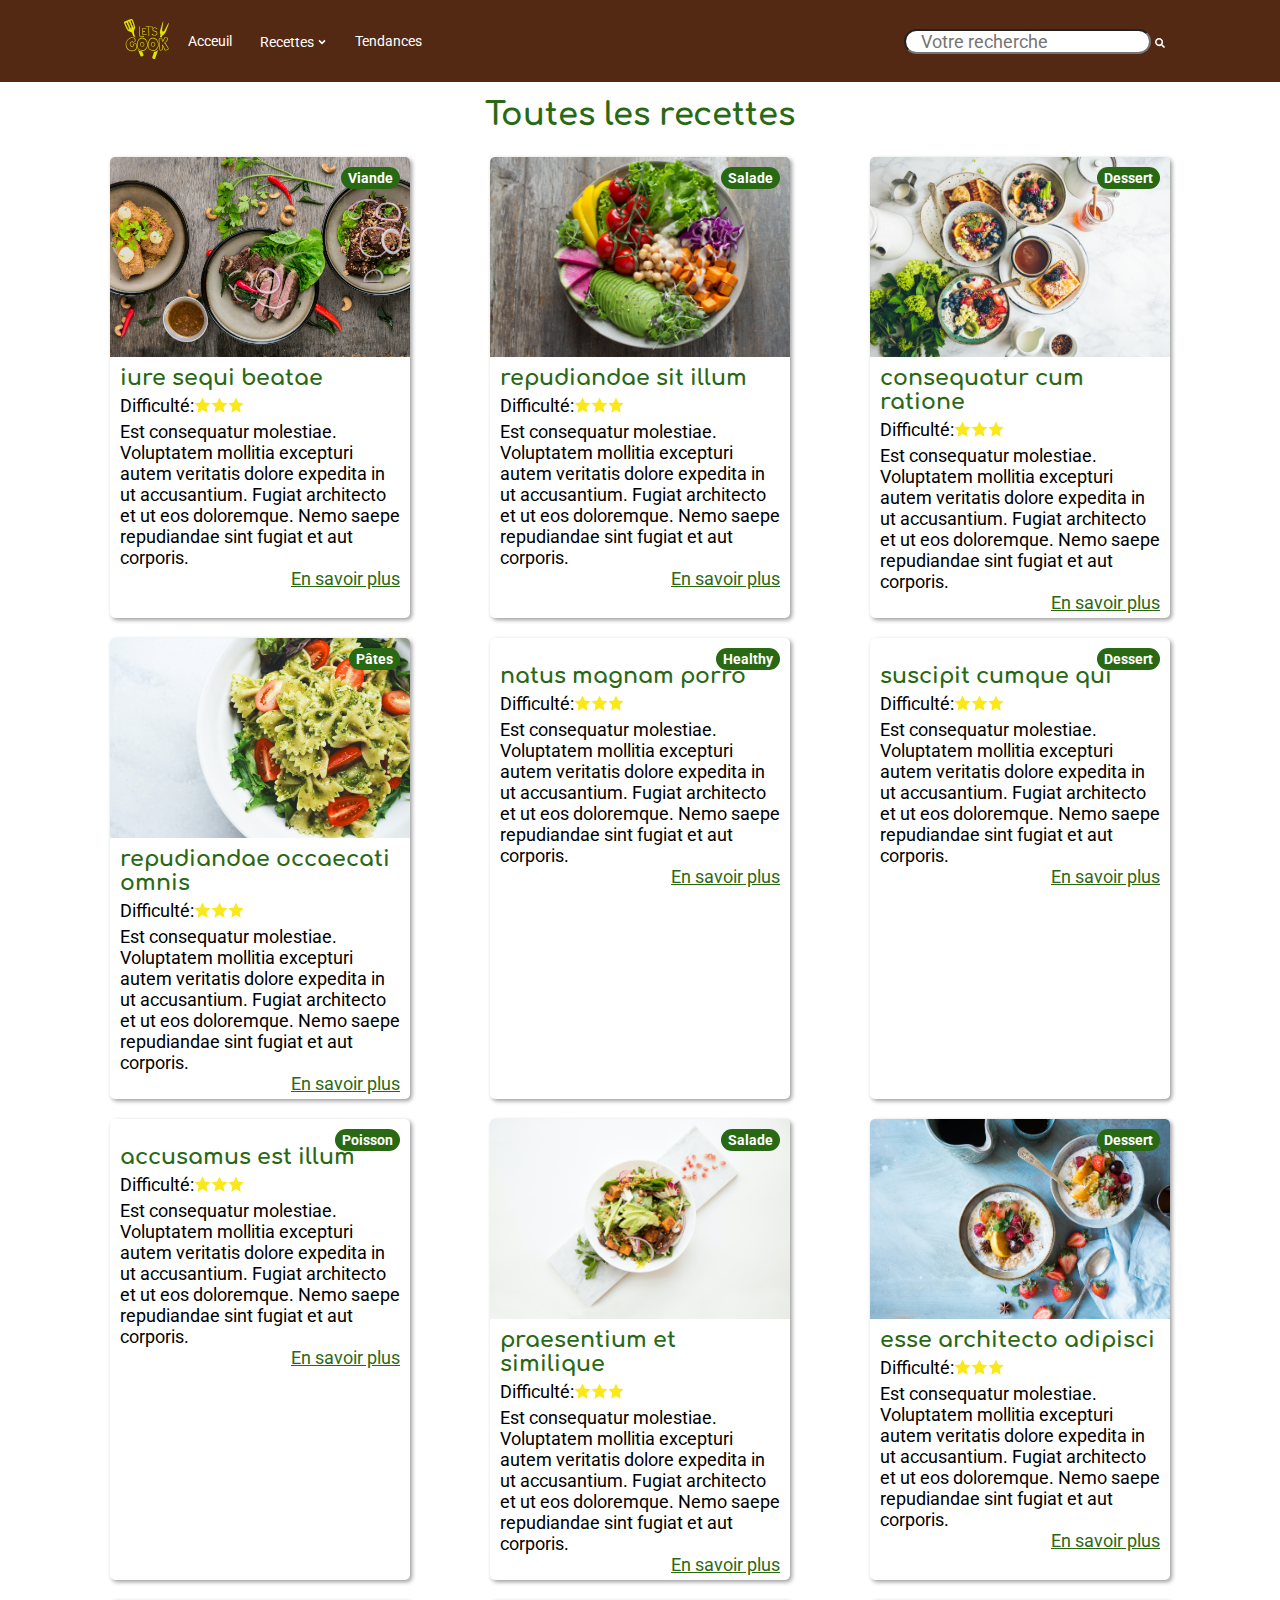
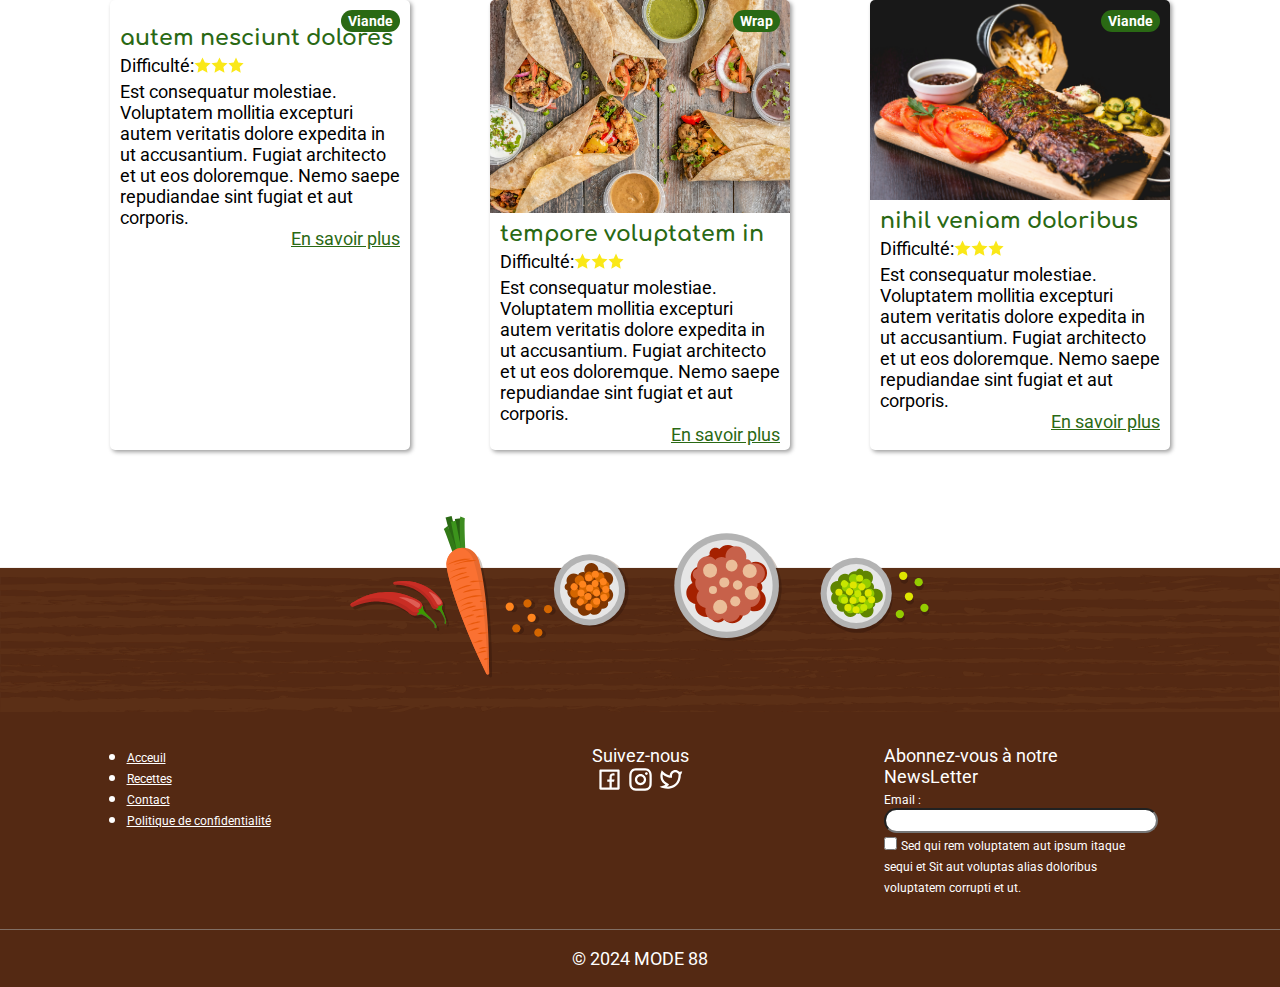
==== index.html @ 9c2ddad9 "Rajout dropdown btn dans la nav et petit badge sur les articles" ====
<!DOCTYPE html>
<html lang="en">
  <head>
    <meta charset="UTF-8" />
    <meta name="viewport" content="width=device-width, initial-scale=1.0" />
    <title>Let's Cook</title>
    <link rel="stylesheet" href="/Assets/CSS/style.css" />
    <link rel="preconnect" href="https://fonts.googleapis.com">
      <link rel="preconnect" href="https://fonts.gstatic.com" crossorigin>
      <link href="https://fonts.googleapis.com/css2?family=Comfortaa:wght@700&family=Roboto&display=swap" rel="stylesheet">
  </head>
  <body>
    <header>
      <div class="headerContent" >
        <nav>
          <img id="logo" src="/Assets/Image/logo.svg" alt="logo du site" />
            <a class="linkNav" href="#">Acceuil</a>
            <div class="dropdown">
              <a class="dropbtn" href="#">Recettes <img class="dropArrow" src="/Assets/Image/arrow-drop-down-line.svg" alt=""></a>
              <div class="dropdown-content">
                <a href="#">Toutes les recettes</a>
                <a href="#">Viandes</a>
                <a href="#">Poissons</a>
                <a href="#">Veggies</a>
              </div>
            </div>
            <a class="linkNav" href="#">Tendances</a>
        </nav>
        <div>
          <input class="searchBar" type="text" placeholder="Votre recherche" />
          <img
            class="searchlogo"
            src="/Assets/Image/search-solid-white.svg"
            alt=""
          />
        </div>
      </div>
    </header>
    <main>
      <section>
        <h1>Toutes les recettes</h1>

        <div class="artContener">
          <article>
            <div class="btnContener">
              <p class="btnArticle">Viande</p> 
            </div>
            <img class="imgArticle" src="/Assets/Image/plat1.jpg" alt="" />
            <div class="articleTXT">
              <h3>iure sequi beatae</h3>
              <div class="note">
                <p>Difficulté:</p>
                <img
                  class="star"
                  src="/Assets/Image/star-fill.svg"
                  alt="star1"
                />
                <img
                  class="star"
                  src="/Assets/Image/star-fill.svg"
                  alt="star2"
                />
                <img
                  class="star"
                  src="/Assets/Image/star-fill.svg"
                  alt="star3"
                />
              </div>
              <p>
                Est consequatur molestiae. Voluptatem mollitia excepturi autem
                veritatis dolore expedita in ut accusantium. Fugiat architecto
                et ut eos doloremque. Nemo saepe repudiandae sint fugiat et aut
                corporis.
              </p>
              <div class="linkMore">
                <a href="#">En savoir plus</a>
              </div>
            </div>
          </article>
          <article>
            <div class="btnContener">
              <p class="btnArticle">Salade</p> 
            </div>
            <img class="imgArticle" src="/Assets/Image/plat2.jpg" alt="" />
            <div class="articleTXT">
              <h3>repudiandae sit illum</h3>
              <div class="note">
                <p>Difficulté:</p>
                <img
                  class="star"
                  src="/Assets/Image/star-fill.svg"
                  alt="star1"
                />
                <img
                  class="star"
                  src="/Assets/Image/star-fill.svg"
                  alt="star2"
                />
                <img
                  class="star"
                  src="/Assets/Image/star-fill.svg"
                  alt="star3"
                />
              </div>
              <p>
                Est consequatur molestiae. Voluptatem mollitia excepturi autem
                veritatis dolore expedita in ut accusantium. Fugiat architecto
                et ut eos doloremque. Nemo saepe repudiandae sint fugiat et aut
                corporis.
              </p>
              <div class="linkMore">
                <a href="#">En savoir plus</a>
              </div>
            </div>
          </article>
          <article>
            <div class="btnContener">
              <p class="btnArticle">Dessert</p> 
            </div>
            <img class="imgArticle" src="/Assets/Image/plat3.jpg" alt="" />
            <div class="articleTXT">
              <h3>consequatur cum ratione</h3>
              <div class="note">
                <p>Difficulté:</p>
                <img
                  class="star"
                  src="/Assets/Image/star-fill.svg"
                  alt="star1"
                />
                <img
                  class="star"
                  src="/Assets/Image/star-fill.svg"
                  alt="star2"
                />
                <img
                  class="star"
                  src="/Assets/Image/star-fill.svg"
                  alt="star3"
                />
              </div>
              <p>
                Est consequatur molestiae. Voluptatem mollitia excepturi autem
                veritatis dolore expedita in ut accusantium. Fugiat architecto
                et ut eos doloremque. Nemo saepe repudiandae sint fugiat et aut
                corporis.
              </p>
              <div class="linkMore">
                <a href="#">En savoir plus</a>
              </div>
            </div>
          </article>
          <article>
            <div class="btnContener">
              <p class="btnArticle">Pâtes</p> 
            </div>
            <img class="imgArticle" src="/Assets/Image/plat4.jpg" alt="" />
            <div class="articleTXT">
              <h3>repudiandae occaecati omnis</h3>
              <div class="note">
                <p>Difficulté:</p>
                <img
                  class="star"
                  src="/Assets/Image/star-fill.svg"
                  alt="star1"
                />
                <img
                  class="star"
                  src="/Assets/Image/star-fill.svg"
                  alt="star2"
                />
                <img
                  class="star"
                  src="/Assets/Image/star-fill.svg"
                  alt="star3"
                />
              </div>
              <p>
                Est consequatur molestiae. Voluptatem mollitia excepturi autem
                veritatis dolore expedita in ut accusantium. Fugiat architecto
                et ut eos doloremque. Nemo saepe repudiandae sint fugiat et aut
                corporis.
              </p>
              <div class="linkMore">
                <a href="#">En savoir plus</a>
              </div>
            </div>
          </article>
          <article>
            <div class="btnContener">
              <p class="btnArticle">Healthy</p> 
            </div>
            <img class="imgArticle" src="/Assets/Image/plat5.jpg" alt="" />
            <div class="articleTXT">
              <h3>natus magnam porro</h3>
              <div class="note">
                <p>Difficulté:</p>
                <img
                  class="star"
                  src="/Assets/Image/star-fill.svg"
                  alt="star1"
                />
                <img
                  class="star"
                  src="/Assets/Image/star-fill.svg"
                  alt="star2"
                />
                <img
                  class="star"
                  src="/Assets/Image/star-fill.svg"
                  alt="star3"
                />
              </div>
              <p>
                Est consequatur molestiae. Voluptatem mollitia excepturi autem
                veritatis dolore expedita in ut accusantium. Fugiat architecto
                et ut eos doloremque. Nemo saepe repudiandae sint fugiat et aut
                corporis.
              </p>
              <div class="linkMore">
                <a href="#">En savoir plus</a>
              </div>
            </div>
          </article>
          <article>
            <div class="btnContener">
              <p class="btnArticle">Dessert</p> 
            </div>
            <img class="imgArticle" src="/Assets/Image/plat6.jpg" alt="" />
            <div class="articleTXT">
              <h3>suscipit cumque qui</h3>
              <div class="note">
                <p>Difficulté:</p>
                <img
                  class="star"
                  src="/Assets/Image/star-fill.svg"
                  alt="star1"
                />
                <img
                  class="star"
                  src="/Assets/Image/star-fill.svg"
                  alt="star2"
                />
                <img
                  class="star"
                  src="/Assets/Image/star-fill.svg"
                  alt="star3"
                />
              </div>
              <p>
                Est consequatur molestiae. Voluptatem mollitia excepturi autem
                veritatis dolore expedita in ut accusantium. Fugiat architecto
                et ut eos doloremque. Nemo saepe repudiandae sint fugiat et aut
                corporis.
              </p>
              <div class="linkMore">
                <a href="#">En savoir plus</a>
              </div>
            </div>
          </article>
          <article>
            <div class="btnContener">
              <p class="btnArticle">Poisson</p> 
            </div>
            <img class="imgArticle" src="/Assets/Image/plat7.jpg" alt="" />
            <div class="articleTXT">
              <h3>accusamus est illum</h3>
              <div class="note">
                <p>Difficulté:</p>
                <img
                  class="star"
                  src="/Assets/Image/star-fill.svg"
                  alt="star1"
                />
                <img
                  class="star"
                  src="/Assets/Image/star-fill.svg"
                  alt="star2"
                />
                <img
                  class="star"
                  src="/Assets/Image/star-fill.svg"
                  alt="star3"
                />
              </div>
              <p>
                Est consequatur molestiae. Voluptatem mollitia excepturi autem
                veritatis dolore expedita in ut accusantium. Fugiat architecto
                et ut eos doloremque. Nemo saepe repudiandae sint fugiat et aut
                corporis.
              </p>
              <div class="linkMore">
                <a href="#">En savoir plus</a>
              </div>
            </div>
          </article>
          <article>
            <div class="btnContener">
              <p class="btnArticle">Salade</p> 
            </div>
            <img class="imgArticle" src="/Assets/Image/plat8.jpg" alt="" />
            <div class="articleTXT">
              <h3>praesentium et similique</h3>
              <div class="note">
                <p>Difficulté:</p>
                <img
                  class="star"
                  src="/Assets/Image/star-fill.svg"
                  alt="star1"
                />
                <img
                  class="star"
                  src="/Assets/Image/star-fill.svg"
                  alt="star2"
                />
                <img
                  class="star"
                  src="/Assets/Image/star-fill.svg"
                  alt="star3"
                />
              </div>
              <p>
                Est consequatur molestiae. Voluptatem mollitia excepturi autem
                veritatis dolore expedita in ut accusantium. Fugiat architecto
                et ut eos doloremque. Nemo saepe repudiandae sint fugiat et aut
                corporis.
              </p>
              <div class="linkMore">
                <a href="#">En savoir plus</a>
              </div>
            </div>
          </article>
          <article>
            <div class="btnContener">
              <p class="btnArticle">Dessert</p> 
            </div>
            <img class="imgArticle" src="/Assets/Image/plat9.jpg" alt="" />
            <div class="articleTXT">
              <h3>esse architecto adipisci</h3>
              <div class="note">
                <p>Difficulté:</p>
                <img
                  class="star"
                  src="/Assets/Image/star-fill.svg"
                  alt="star1"
                />
                <img
                  class="star"
                  src="/Assets/Image/star-fill.svg"
                  alt="star2"
                />
                <img
                  class="star"
                  src="/Assets/Image/star-fill.svg"
                  alt="star3"
                />
              </div>
              <p>
                Est consequatur molestiae. Voluptatem mollitia excepturi autem
                veritatis dolore expedita in ut accusantium. Fugiat architecto
                et ut eos doloremque. Nemo saepe repudiandae sint fugiat et aut
                corporis.
              </p>
              <div class="linkMore">
                <a href="#">En savoir plus</a>
              </div>
            </div>
          </article>
          <article>
            <div class="btnContener">
              <p class="btnArticle">Viande</p> 
            </div>
            <img class="imgArticle" src="/Assets/Image/plat10.jpg" alt="" />
            <div class="articleTXT">
              <h3>autem nesciunt dolores</h3>
              <div class="note">
                <p>Difficulté:</p>
                <img
                  class="star"
                  src="/Assets/Image/star-fill.svg"
                  alt="star1"
                />
                <img
                  class="star"
                  src="/Assets/Image/star-fill.svg"
                  alt="star2"
                />
                <img
                  class="star"
                  src="/Assets/Image/star-fill.svg"
                  alt="star3"
                />
              </div>
              <p>
                Est consequatur molestiae. Voluptatem mollitia excepturi autem
                veritatis dolore expedita in ut accusantium. Fugiat architecto
                et ut eos doloremque. Nemo saepe repudiandae sint fugiat et aut
                corporis.
              </p>
              <div class="linkMore">
                <a href="#">En savoir plus</a>
              </div>
            </div>
          </article>
          <article>
            <div class="btnContener">
              <p class="btnArticle">Wrap</p> 
            </div>
            <img class="imgArticle" src="/Assets/Image/plat11.jpg" alt="" />
            <div class="articleTXT">
              <h3>tempore voluptatem in</h3>
              <div class="note">
                <p>Difficulté:</p>
                <img
                  class="star"
                  src="/Assets/Image/star-fill.svg"
                  alt="star1"
                />
                <img
                  class="star"
                  src="/Assets/Image/star-fill.svg"
                  alt="star2"
                />
                <img
                  class="star"
                  src="/Assets/Image/star-fill.svg"
                  alt="star3"
                />
              </div>
              <p>
                Est consequatur molestiae. Voluptatem mollitia excepturi autem
                veritatis dolore expedita in ut accusantium. Fugiat architecto
                et ut eos doloremque. Nemo saepe repudiandae sint fugiat et aut
                corporis.
              </p>
              <div class="linkMore">
                <a href="#">En savoir plus</a>
              </div>
            </div>
          </article>
          <article>
            <div class="btnContener">
              <p class="btnArticle">Viande</p> 
            </div>
            <img class="imgArticle" src="/Assets/Image/plat12.jpg" alt="" />
            <div class="articleTXT">
              <h3>nihil veniam doloribus</h3>
              <div class="note">
                <p>Difficulté:</p>
                <img
                  class="star"
                  src="/Assets/Image/star-fill.svg"
                  alt="star1"
                />
                <img
                  class="star"
                  src="/Assets/Image/star-fill.svg"
                  alt="star2"
                />
                <img
                  class="star"
                  src="/Assets/Image/star-fill.svg"
                  alt="star3"
                />
              </div>
              <p>
                Est consequatur molestiae. Voluptatem mollitia excepturi autem
                veritatis dolore expedita in ut accusantium. Fugiat architecto
                et ut eos doloremque. Nemo saepe repudiandae sint fugiat et aut
                corporis.
              </p>
              <div class="linkMore">
                <a href="#">En savoir plus</a>
              </div>
            </div>
          </article>
        </div>
      </section>
    </main>
    <footer>
      <div class="imgFooter"></div>
      <div class="footerInfo">
        <div class="footerPart1">
          <ul>
            <li><a href="#">Acceuil</a></li>
            <li><a href="#">Recettes</a></li>
            <li><a href="#">Contact</a></li>
            <li><a href="#">Politique de confidentialité</a></li>
          </ul>
        </div>
        <div class="footerPart2">
          <p>Suivez-nous</p>
          <div class="socialIcon">
            <img
              class="logoMedia"
              src="/Assets/Image/facebook-box-line.svg"
              alt="logo facebook"
            />
            <img
              class="logoMedia"
              src="/Assets/Image/instagram-line.svg"
              alt="logo instagram"
            />
            <img
              class="logoMedia"
              src="/Assets/Image/twitter-line.svg"
              alt="logo twitter"
            />
          </div>
        </div>
        <div class="footerPart3">
          <p>Abonnez-vous à notre NewsLetter</p>
          <label for="email" class="txtemail" >Email :</label>
          <input type="text" id="inputemail" name="email" />
          <input type="checkbox" />
          <label class="container">
            Sed qui rem voluptatem aut ipsum itaque sequi et Sit aut voluptas
            alias doloribus voluptatem corrupti et ut.
            <span class="checkmark"></span>
          </label>
        </div>
      </div>
      <div class="footerEnd">
        <p>© 2024 MODE 88</p>
      </div>
    </footer>
  </body>
</html>
---- Assets/CSS/style.css ----
/* Style global */
    * {
        margin: 0;
        padding: 0;
        font-family: 'Roboto', sans-serif;
        font-size: 18px;
    }

    h1 {
        text-align: center;
        margin: 15px 0;
        color: #2a6914;
        font-family: 'Comfortaa', cursive;
        font-size: 32px;
    }

    h3 {
        color: #2a6914;
        font-family: 'Comfortaa', cursive;
        font-size: 22px;
    }

/* Style header */

    header {
        background-color: #542913;
        padding: 10px;
    }
    .headerContent {
        display: flex;
        justify-content: space-between;
        align-items: center;
        flex-wrap: wrap;
        max-width: 1050px;
        margin: auto;
    }

    .searchlogo {
        width: 10px;
    }

    #logo {
        height: 2.2em;
        margin-right: 5px;
    }

    nav {
        display: flex;
        padding: 0.5em;
    }
    
    /* Style link */

        .linkNav {
            color: white;
            padding: 14px;
            font-size: 14px;
            text-decoration : none;
            border-radius: 10px;
        }

        .dropArrow {
            width: 20px;
            margin: -5px;
        }

        .searchBar {
            border-radius: 15px;
            padding-left: 15px;
        }

        nav a:hover {
            background-color: #421f0f;
        }

    /* Style dropdown menu */
        .dropdown {
            position: relative;
            display: inline-block;
            padding: 10.5px 14px;
            border-radius: 10px;
        }

        .dropbtn {
            font-size: 14px;
            color: white;
            text-decoration : none;
        }

        .dropdown-content {
            display: none;
            position: absolute;
            background-color: #2a6914;
            border-radius: 10px;
            min-width: 160px;
            box-shadow: 0px 8px 16px 0px rgba(0,0,0,0.2);
            z-index: 1;
          }

          .dropdown-content a {
            color: rgb(255, 255, 255);
            font-size: 14px;
            padding: 12px 16px;
            text-decoration: none;
            display: block;
            margin: 0;
          }

        .dropdown-content a:hover {
            background-color: #245a11;
            border-radius: 10px;
        }
        .dropdown:hover .dropdown-content {display: block;}

        .dropdown:hover {background-color: #421f0f;}

/* Style main */
    section {
        display: flex;
        flex-direction: column;
        align-items: center;
    }


    .artContener {
        display: flex;
        justify-content: space-evenly;
        flex-wrap: wrap;
        max-width: 1200px;
    }

    /* Style article card */
        .imgArticle {
            width: 100%;
            border-radius: 5px 5px 0px 0px;
        }

        article {
            width: 300px;
            border-radius: 5px;
            box-shadow: 2px 2px 4px #9d9d9d;
            margin: 10px;
        }

        .btnArticle {
            background-color: #2a6914;
            color: white;
            position: absolute;
            border-radius: 15px;
            font-size: 14px;
            font-weight: bold;
            margin: 10px;
            padding: 3px 7px;
        }

        .btnContener {
            display: flex;
            justify-content: flex-end;
        }

        .star {
            width: 6%;
            color: #2a6914;
        }

        .note {
            display: flex;
            margin: 5px 0px;
        }

        .articleTXT {
            padding: 5px 10px;
        }

        .linkMore a {
            color: #2a6914;
        }

        .linkMore {
            text-align: end;
        }

/* Style footer */
    .imgFooter {
        background-image: url(/Assets/Image/cooking.svg);
        height: 20vw;
        background-size: 100%;
        background-repeat: no-repeat;
        background-position: bottom;
        margin-bottom: -4px;
    }

    .footerPart1,
    .footerPart2,
    .footerPart3 {
        width: 270px;
        margin: 15px 0;
    }

    .footerInfo {
        display: flex;
        flex-direction: row;
        flex-wrap: wrap;
        justify-content: space-evenly;
        align-items: stretch;
        align-content: stretch;
        background-color: #542913;
        color: white;
        padding: 1em;
    }

    /* Style footer Part1 */
        .footerPart1 a {
            color: white;
            font-size: 12px;
        }
    
    /* Style footer Part2 */
        .footerPart2 {
            text-align: center;
        }

        .logoMedia {
            width: 10%;
        }

    /* Style footer Part3 */
        #inputemail {
            width: 100%;
            border-radius: 15px;
        }

        .txtemail {
            font-size: 12px;
        }

        .container {
            font-size: 12px;
        }

    /* Style footer end */
    .footerEnd {
        background-color: #542913;
        padding: 1em;
        border-top: 1px solid rgba(165, 165, 165, 0.558);
    }

    .footerEnd p {
        color: white;
        text-align: center;
    }
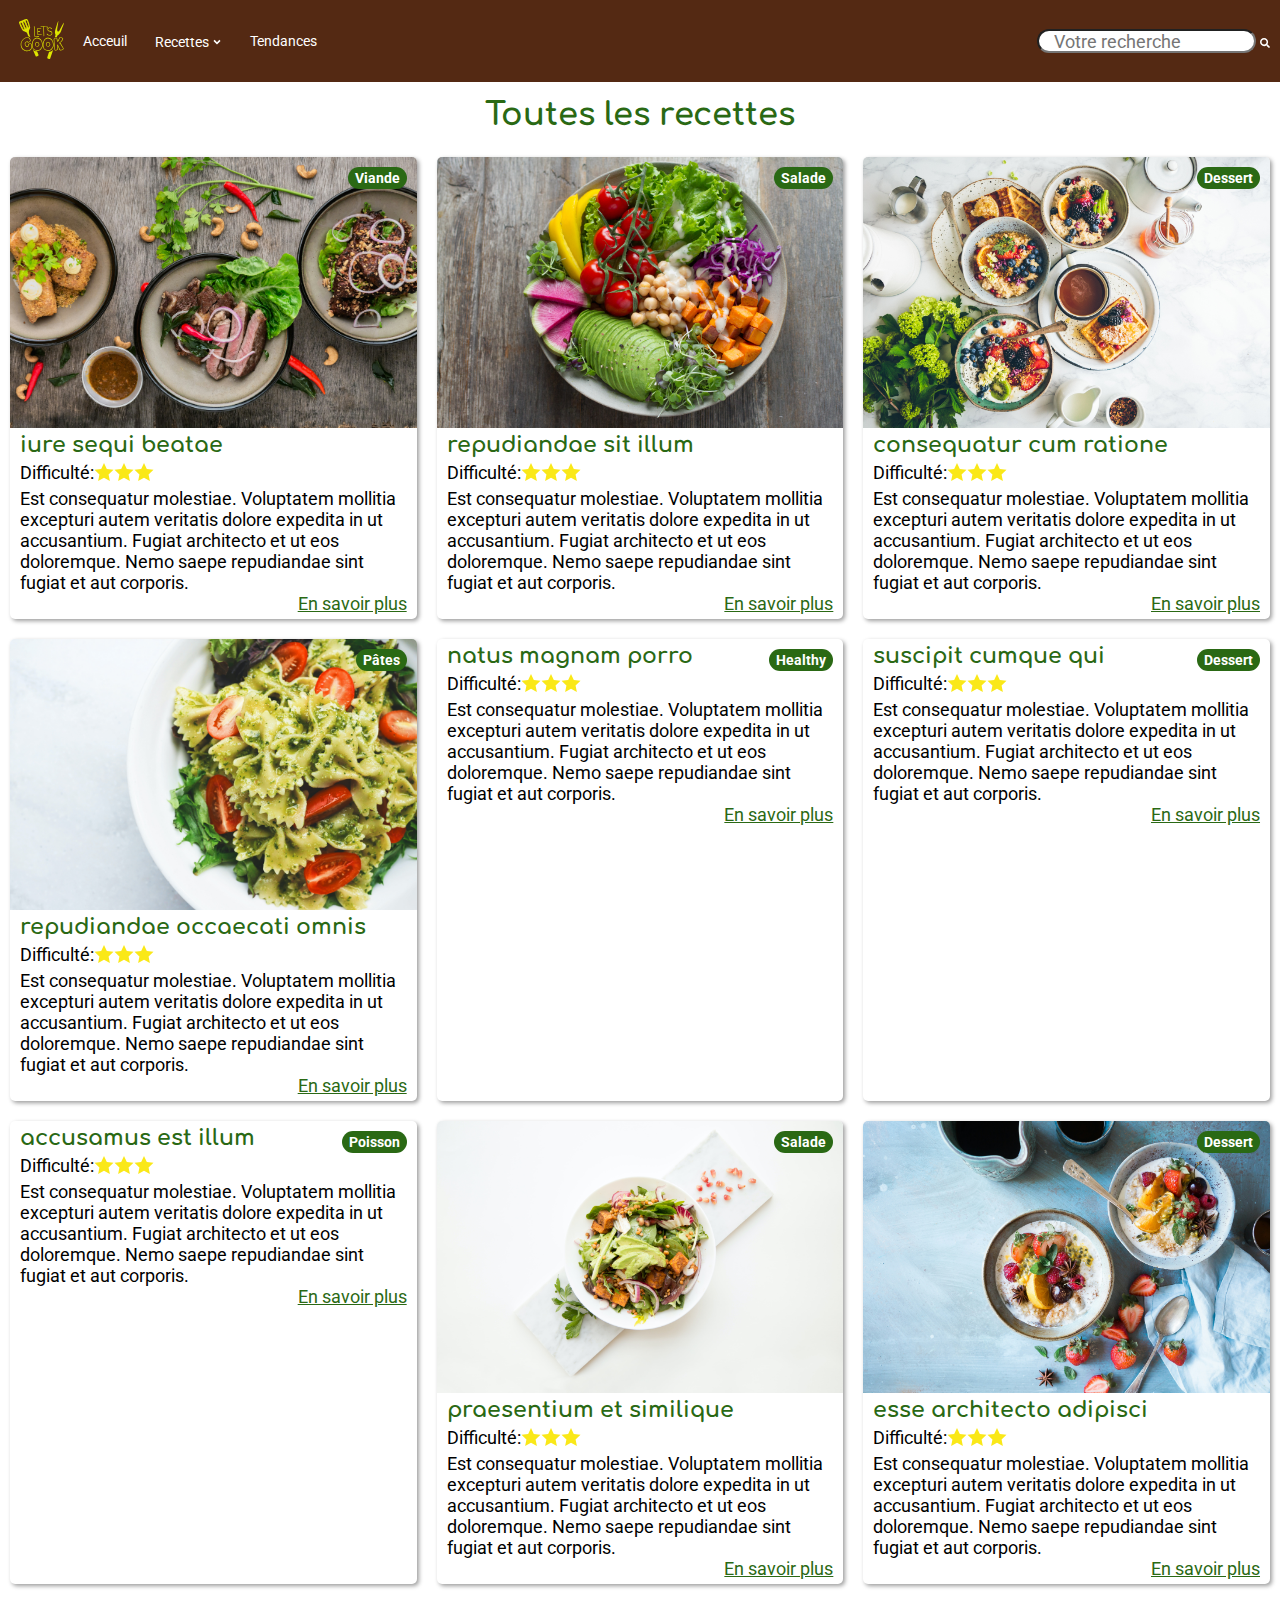
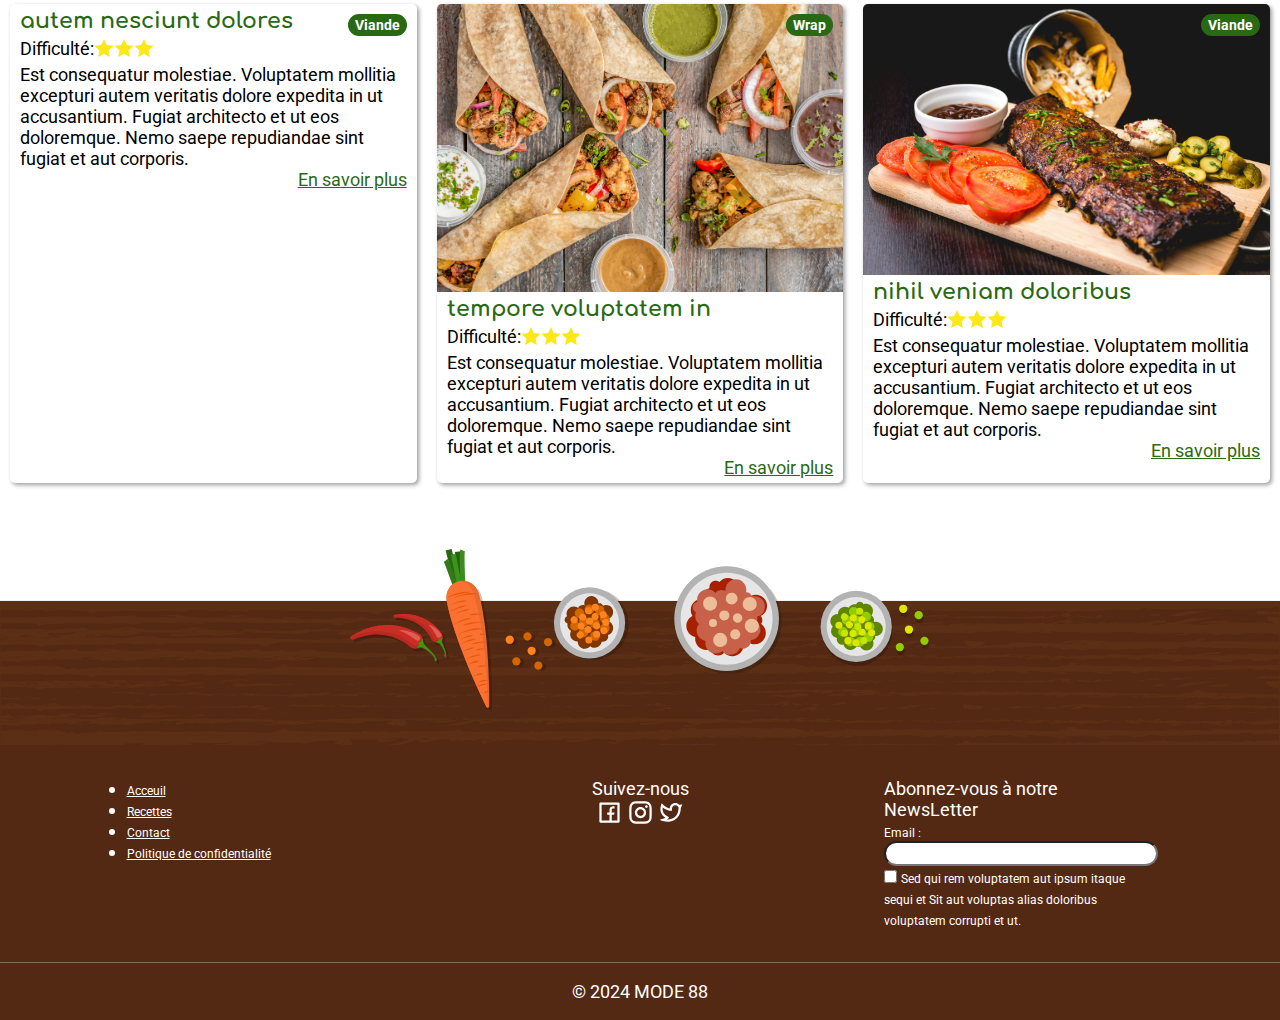
==== commit 99b59db6: "réarangement des nom de classe + ajout du hover sur img article" ====
--- a/index.html
+++ b/index.html
@@ -11,25 +11,25 @@
   </head>
   <body>
     <header>
-      <div class="headerContent" >
+      <div class="header__content" >
         <nav>
           <img id="logo" src="/Assets/Image/logo.svg" alt="logo du site" />
-            <a class="linkNav" href="#">Acceuil</a>
-            <div class="dropdown">
-              <a class="dropbtn" href="#">Recettes <img class="dropArrow" src="/Assets/Image/arrow-drop-down-line.svg" alt=""></a>
-              <div class="dropdown-content">
+            <a class="Nav__link" href="#">Acceuil</a>
+            <div class="Nav__dropdown">
+              <a class="Nav__dropbtn" href="#">Recettes <img class="Nav__dropArrow" src="/Assets/Image/arrow-drop-down-line.svg" alt=""></a>
+              <div class="Nav__dropdown-content">
                 <a href="#">Toutes les recettes</a>
                 <a href="#">Viandes</a>
                 <a href="#">Poissons</a>
                 <a href="#">Veggies</a>
               </div>
             </div>
-            <a class="linkNav" href="#">Tendances</a>
+            <a class="Nav__link" href="#">Tendances</a>
         </nav>
         <div>
           <input class="searchBar" type="text" placeholder="Votre recherche" />
           <img
-            class="searchlogo"
+            class="search-logo"
             src="/Assets/Image/search-solid-white.svg"
             alt=""
           />
@@ -40,435 +40,471 @@
       <section>
         <h1>Toutes les recettes</h1>
 
-        <div class="artContener">
-          <article>
-            <div class="btnContener">
-              <p class="btnArticle">Viande</p> 
-            </div>
-            <img class="imgArticle" src="/Assets/Image/plat1.jpg" alt="" />
-            <div class="articleTXT">
+        <div class="article__contener">
+          <article>
+            <div class="article__badge-contener">
+              <p class="Article__badge">Viande</p> 
+            </div>
+            <div class="article__hover-contener">
+              <img class="article__hover-icon" src="/Assets/Image/arrow-up-right-from-square-solid.svg" alt="">
+              <img class="article__img" loading="lazy" src="/Assets/Image/plat1.jpg" alt="" />
+            </div>
+            <div class="article__txt">
               <h3>iure sequi beatae</h3>
-              <div class="note">
-                <p>Difficulté:</p>
-                <img
-                  class="star"
-                  src="/Assets/Image/star-fill.svg"
-                  alt="star1"
-                />
-                <img
-                  class="star"
-                  src="/Assets/Image/star-fill.svg"
-                  alt="star2"
-                />
-                <img
-                  class="star"
-                  src="/Assets/Image/star-fill.svg"
-                  alt="star3"
-                />
-              </div>
-              <p>
-                Est consequatur molestiae. Voluptatem mollitia excepturi autem
-                veritatis dolore expedita in ut accusantium. Fugiat architecto
-                et ut eos doloremque. Nemo saepe repudiandae sint fugiat et aut
-                corporis.
-              </p>
-              <div class="linkMore">
-                <a href="#">En savoir plus</a>
-              </div>
-            </div>
-          </article>
-          <article>
-            <div class="btnContener">
-              <p class="btnArticle">Salade</p> 
-            </div>
-            <img class="imgArticle" src="/Assets/Image/plat2.jpg" alt="" />
-            <div class="articleTXT">
+              <div class="article__note">
+                <p>Difficulté:</p>
+                <img
+                  class="star"
+                  src="/Assets/Image/star-fill.svg"
+                  alt="star1"
+                />
+                <img
+                  class="star"
+                  src="/Assets/Image/star-fill.svg"
+                  alt="star2"
+                />
+                <img
+                  class="star"
+                  src="/Assets/Image/star-fill.svg"
+                  alt="star3"
+                />
+              </div>
+              <p>
+                Est consequatur molestiae. Voluptatem mollitia excepturi autem
+                veritatis dolore expedita in ut accusantium. Fugiat architecto
+                et ut eos doloremque. Nemo saepe repudiandae sint fugiat et aut
+                corporis.
+              </p>
+              <div class="article__linkMore">
+                <a href="#">En savoir plus</a>
+              </div>
+            </div>
+          </article>
+          <article>
+            <div class="article__badge-contener">
+              <p class="Article__badge">Salade</p> 
+            </div>
+            <div class="article__hover-contener">
+              <img class="article__hover-icon" src="/Assets/Image/arrow-up-right-from-square-solid.svg" alt="">
+              <img class="article__img" loading="lazy" src="/Assets/Image/plat2.jpg" alt="" />
+            </div>
+            <div class="article__txt">
               <h3>repudiandae sit illum</h3>
-              <div class="note">
-                <p>Difficulté:</p>
-                <img
-                  class="star"
-                  src="/Assets/Image/star-fill.svg"
-                  alt="star1"
-                />
-                <img
-                  class="star"
-                  src="/Assets/Image/star-fill.svg"
-                  alt="star2"
-                />
-                <img
-                  class="star"
-                  src="/Assets/Image/star-fill.svg"
-                  alt="star3"
-                />
-              </div>
-              <p>
-                Est consequatur molestiae. Voluptatem mollitia excepturi autem
-                veritatis dolore expedita in ut accusantium. Fugiat architecto
-                et ut eos doloremque. Nemo saepe repudiandae sint fugiat et aut
-                corporis.
-              </p>
-              <div class="linkMore">
-                <a href="#">En savoir plus</a>
-              </div>
-            </div>
-          </article>
-          <article>
-            <div class="btnContener">
-              <p class="btnArticle">Dessert</p> 
-            </div>
-            <img class="imgArticle" src="/Assets/Image/plat3.jpg" alt="" />
-            <div class="articleTXT">
+              <div class="article__note">
+                <p>Difficulté:</p>
+                <img
+                  class="star"
+                  src="/Assets/Image/star-fill.svg"
+                  alt="star1"
+                />
+                <img
+                  class="star"
+                  src="/Assets/Image/star-fill.svg"
+                  alt="star2"
+                />
+                <img
+                  class="star"
+                  src="/Assets/Image/star-fill.svg"
+                  alt="star3"
+                />
+              </div>
+              <p>
+                Est consequatur molestiae. Voluptatem mollitia excepturi autem
+                veritatis dolore expedita in ut accusantium. Fugiat architecto
+                et ut eos doloremque. Nemo saepe repudiandae sint fugiat et aut
+                corporis.
+              </p>
+              <div class="article__linkMore">
+                <a href="#">En savoir plus</a>
+              </div>
+            </div>
+          </article>
+          <article>
+            <div class="article__badge-contener">
+              <p class="Article__badge">Dessert</p> 
+            </div>
+            <div class="article__hover-contener">
+              <img class="article__hover-icon" src="/Assets/Image/arrow-up-right-from-square-solid.svg" alt="">
+              <img class="article__img" loading="lazy" src="/Assets/Image/plat3.jpg" alt="" />
+            </div>
+            <div class="article__txt">
               <h3>consequatur cum ratione</h3>
-              <div class="note">
-                <p>Difficulté:</p>
-                <img
-                  class="star"
-                  src="/Assets/Image/star-fill.svg"
-                  alt="star1"
-                />
-                <img
-                  class="star"
-                  src="/Assets/Image/star-fill.svg"
-                  alt="star2"
-                />
-                <img
-                  class="star"
-                  src="/Assets/Image/star-fill.svg"
-                  alt="star3"
-                />
-              </div>
-              <p>
-                Est consequatur molestiae. Voluptatem mollitia excepturi autem
-                veritatis dolore expedita in ut accusantium. Fugiat architecto
-                et ut eos doloremque. Nemo saepe repudiandae sint fugiat et aut
-                corporis.
-              </p>
-              <div class="linkMore">
-                <a href="#">En savoir plus</a>
-              </div>
-            </div>
-          </article>
-          <article>
-            <div class="btnContener">
-              <p class="btnArticle">Pâtes</p> 
-            </div>
-            <img class="imgArticle" src="/Assets/Image/plat4.jpg" alt="" />
-            <div class="articleTXT">
+              <div class="article__note">
+                <p>Difficulté:</p>
+                <img
+                  class="star"
+                  src="/Assets/Image/star-fill.svg"
+                  alt="star1"
+                />
+                <img
+                  class="star"
+                  src="/Assets/Image/star-fill.svg"
+                  alt="star2"
+                />
+                <img
+                  class="star"
+                  src="/Assets/Image/star-fill.svg"
+                  alt="star3"
+                />
+              </div>
+              <p>
+                Est consequatur molestiae. Voluptatem mollitia excepturi autem
+                veritatis dolore expedita in ut accusantium. Fugiat architecto
+                et ut eos doloremque. Nemo saepe repudiandae sint fugiat et aut
+                corporis.
+              </p>
+              <div class="article__linkMore">
+                <a href="#">En savoir plus</a>
+              </div>
+            </div>
+          </article>
+          <article>
+            <div class="article__badge-contener">
+              <p class="Article__badge">Pâtes</p> 
+            </div>
+            <div class="article__hover-contener">
+              <img class="article__hover-icon" src="/Assets/Image/arrow-up-right-from-square-solid.svg" alt="">
+              <img class="article__img" loading="lazy" src="/Assets/Image/plat4.jpg" alt="" />
+            </div>
+            <div class="article__txt">
               <h3>repudiandae occaecati omnis</h3>
-              <div class="note">
-                <p>Difficulté:</p>
-                <img
-                  class="star"
-                  src="/Assets/Image/star-fill.svg"
-                  alt="star1"
-                />
-                <img
-                  class="star"
-                  src="/Assets/Image/star-fill.svg"
-                  alt="star2"
-                />
-                <img
-                  class="star"
-                  src="/Assets/Image/star-fill.svg"
-                  alt="star3"
-                />
-              </div>
-              <p>
-                Est consequatur molestiae. Voluptatem mollitia excepturi autem
-                veritatis dolore expedita in ut accusantium. Fugiat architecto
-                et ut eos doloremque. Nemo saepe repudiandae sint fugiat et aut
-                corporis.
-              </p>
-              <div class="linkMore">
-                <a href="#">En savoir plus</a>
-              </div>
-            </div>
-          </article>
-          <article>
-            <div class="btnContener">
-              <p class="btnArticle">Healthy</p> 
-            </div>
-            <img class="imgArticle" src="/Assets/Image/plat5.jpg" alt="" />
-            <div class="articleTXT">
+              <div class="article__note">
+                <p>Difficulté:</p>
+                <img
+                  class="star"
+                  src="/Assets/Image/star-fill.svg"
+                  alt="star1"
+                />
+                <img
+                  class="star"
+                  src="/Assets/Image/star-fill.svg"
+                  alt="star2"
+                />
+                <img
+                  class="star"
+                  src="/Assets/Image/star-fill.svg"
+                  alt="star3"
+                />
+              </div>
+              <p>
+                Est consequatur molestiae. Voluptatem mollitia excepturi autem
+                veritatis dolore expedita in ut accusantium. Fugiat architecto
+                et ut eos doloremque. Nemo saepe repudiandae sint fugiat et aut
+                corporis.
+              </p>
+              <div class="article__linkMore">
+                <a href="#">En savoir plus</a>
+              </div>
+            </div>
+          </article>
+          <article>
+            <div class="article__badge-contener">
+              <p class="Article__badge">Healthy</p> 
+            </div>
+            <div class="article__hover-contener">
+              <img class="article__hover-icon" src="/Assets/Image/arrow-up-right-from-square-solid.svg" alt="">
+              <img class="article__img" loading="lazy" src="/Assets/Image/plat5.jpg" alt="" />
+            </div>
+            <div class="article__txt">
               <h3>natus magnam porro</h3>
-              <div class="note">
-                <p>Difficulté:</p>
-                <img
-                  class="star"
-                  src="/Assets/Image/star-fill.svg"
-                  alt="star1"
-                />
-                <img
-                  class="star"
-                  src="/Assets/Image/star-fill.svg"
-                  alt="star2"
-                />
-                <img
-                  class="star"
-                  src="/Assets/Image/star-fill.svg"
-                  alt="star3"
-                />
-              </div>
-              <p>
-                Est consequatur molestiae. Voluptatem mollitia excepturi autem
-                veritatis dolore expedita in ut accusantium. Fugiat architecto
-                et ut eos doloremque. Nemo saepe repudiandae sint fugiat et aut
-                corporis.
-              </p>
-              <div class="linkMore">
-                <a href="#">En savoir plus</a>
-              </div>
-            </div>
-          </article>
-          <article>
-            <div class="btnContener">
-              <p class="btnArticle">Dessert</p> 
-            </div>
-            <img class="imgArticle" src="/Assets/Image/plat6.jpg" alt="" />
-            <div class="articleTXT">
+              <div class="article__note">
+                <p>Difficulté:</p>
+                <img
+                  class="star"
+                  src="/Assets/Image/star-fill.svg"
+                  alt="star1"
+                />
+                <img
+                  class="star"
+                  src="/Assets/Image/star-fill.svg"
+                  alt="star2"
+                />
+                <img
+                  class="star"
+                  src="/Assets/Image/star-fill.svg"
+                  alt="star3"
+                />
+              </div>
+              <p>
+                Est consequatur molestiae. Voluptatem mollitia excepturi autem
+                veritatis dolore expedita in ut accusantium. Fugiat architecto
+                et ut eos doloremque. Nemo saepe repudiandae sint fugiat et aut
+                corporis.
+              </p>
+              <div class="article__linkMore">
+                <a href="#">En savoir plus</a>
+              </div>
+            </div>
+          </article>
+          <article>
+            <div class="article__badge-contener">
+              <p class="Article__badge">Dessert</p> 
+            </div>
+            <div class="article__hover-contener">
+              <img class="article__hover-icon" src="/Assets/Image/arrow-up-right-from-square-solid.svg" alt="">
+              <img class="article__img" loading="lazy" src="/Assets/Image/plat6.jpg" alt="" />
+            </div>
+            <div class="article__txt">
               <h3>suscipit cumque qui</h3>
-              <div class="note">
-                <p>Difficulté:</p>
-                <img
-                  class="star"
-                  src="/Assets/Image/star-fill.svg"
-                  alt="star1"
-                />
-                <img
-                  class="star"
-                  src="/Assets/Image/star-fill.svg"
-                  alt="star2"
-                />
-                <img
-                  class="star"
-                  src="/Assets/Image/star-fill.svg"
-                  alt="star3"
-                />
-              </div>
-              <p>
-                Est consequatur molestiae. Voluptatem mollitia excepturi autem
-                veritatis dolore expedita in ut accusantium. Fugiat architecto
-                et ut eos doloremque. Nemo saepe repudiandae sint fugiat et aut
-                corporis.
-              </p>
-              <div class="linkMore">
-                <a href="#">En savoir plus</a>
-              </div>
-            </div>
-          </article>
-          <article>
-            <div class="btnContener">
-              <p class="btnArticle">Poisson</p> 
-            </div>
-            <img class="imgArticle" src="/Assets/Image/plat7.jpg" alt="" />
-            <div class="articleTXT">
+              <div class="article__note">
+                <p>Difficulté:</p>
+                <img
+                  class="star"
+                  src="/Assets/Image/star-fill.svg"
+                  alt="star1"
+                />
+                <img
+                  class="star"
+                  src="/Assets/Image/star-fill.svg"
+                  alt="star2"
+                />
+                <img
+                  class="star"
+                  src="/Assets/Image/star-fill.svg"
+                  alt="star3"
+                />
+              </div>
+              <p>
+                Est consequatur molestiae. Voluptatem mollitia excepturi autem
+                veritatis dolore expedita in ut accusantium. Fugiat architecto
+                et ut eos doloremque. Nemo saepe repudiandae sint fugiat et aut
+                corporis.
+              </p>
+              <div class="article__linkMore">
+                <a href="#">En savoir plus</a>
+              </div>
+            </div>
+          </article>
+          <article>
+            <div class="article__badge-contener">
+              <p class="Article__badge">Poisson</p> 
+            </div>
+            <div class="article__hover-contener">
+              <img class="article__hover-icon" src="/Assets/Image/arrow-up-right-from-square-solid.svg" alt="">
+              <img class="article__img" loading="lazy" src="/Assets/Image/plat7.jpg" alt="" />
+            </div>
+            <div class="article__txt">
               <h3>accusamus est illum</h3>
-              <div class="note">
-                <p>Difficulté:</p>
-                <img
-                  class="star"
-                  src="/Assets/Image/star-fill.svg"
-                  alt="star1"
-                />
-                <img
-                  class="star"
-                  src="/Assets/Image/star-fill.svg"
-                  alt="star2"
-                />
-                <img
-                  class="star"
-                  src="/Assets/Image/star-fill.svg"
-                  alt="star3"
-                />
-              </div>
-              <p>
-                Est consequatur molestiae. Voluptatem mollitia excepturi autem
-                veritatis dolore expedita in ut accusantium. Fugiat architecto
-                et ut eos doloremque. Nemo saepe repudiandae sint fugiat et aut
-                corporis.
-              </p>
-              <div class="linkMore">
-                <a href="#">En savoir plus</a>
-              </div>
-            </div>
-          </article>
-          <article>
-            <div class="btnContener">
-              <p class="btnArticle">Salade</p> 
-            </div>
-            <img class="imgArticle" src="/Assets/Image/plat8.jpg" alt="" />
-            <div class="articleTXT">
+              <div class="article__note">
+                <p>Difficulté:</p>
+                <img
+                  class="star"
+                  src="/Assets/Image/star-fill.svg"
+                  alt="star1"
+                />
+                <img
+                  class="star"
+                  src="/Assets/Image/star-fill.svg"
+                  alt="star2"
+                />
+                <img
+                  class="star"
+                  src="/Assets/Image/star-fill.svg"
+                  alt="star3"
+                />
+              </div>
+              <p>
+                Est consequatur molestiae. Voluptatem mollitia excepturi autem
+                veritatis dolore expedita in ut accusantium. Fugiat architecto
+                et ut eos doloremque. Nemo saepe repudiandae sint fugiat et aut
+                corporis.
+              </p>
+              <div class="article__linkMore">
+                <a href="#">En savoir plus</a>
+              </div>
+            </div>
+          </article>
+          <article>
+            <div class="article__badge-contener">
+              <p class="Article__badge">Salade</p> 
+            </div>
+            <div class="article__hover-contener">
+              <img class="article__hover-icon" src="/Assets/Image/arrow-up-right-from-square-solid.svg" alt="">
+              <img class="article__img" loading="lazy" src="/Assets/Image/plat8.jpg" alt="" />
+            </div>
+            <div class="article__txt">
               <h3>praesentium et similique</h3>
-              <div class="note">
-                <p>Difficulté:</p>
-                <img
-                  class="star"
-                  src="/Assets/Image/star-fill.svg"
-                  alt="star1"
-                />
-                <img
-                  class="star"
-                  src="/Assets/Image/star-fill.svg"
-                  alt="star2"
-                />
-                <img
-                  class="star"
-                  src="/Assets/Image/star-fill.svg"
-                  alt="star3"
-                />
-              </div>
-              <p>
-                Est consequatur molestiae. Voluptatem mollitia excepturi autem
-                veritatis dolore expedita in ut accusantium. Fugiat architecto
-                et ut eos doloremque. Nemo saepe repudiandae sint fugiat et aut
-                corporis.
-              </p>
-              <div class="linkMore">
-                <a href="#">En savoir plus</a>
-              </div>
-            </div>
-          </article>
-          <article>
-            <div class="btnContener">
-              <p class="btnArticle">Dessert</p> 
-            </div>
-            <img class="imgArticle" src="/Assets/Image/plat9.jpg" alt="" />
-            <div class="articleTXT">
+              <div class="article__note">
+                <p>Difficulté:</p>
+                <img
+                  class="star"
+                  src="/Assets/Image/star-fill.svg"
+                  alt="star1"
+                />
+                <img
+                  class="star"
+                  src="/Assets/Image/star-fill.svg"
+                  alt="star2"
+                />
+                <img
+                  class="star"
+                  src="/Assets/Image/star-fill.svg"
+                  alt="star3"
+                />
+              </div>
+              <p>
+                Est consequatur molestiae. Voluptatem mollitia excepturi autem
+                veritatis dolore expedita in ut accusantium. Fugiat architecto
+                et ut eos doloremque. Nemo saepe repudiandae sint fugiat et aut
+                corporis.
+              </p>
+              <div class="article__linkMore">
+                <a href="#">En savoir plus</a>
+              </div>
+            </div>
+          </article>
+          <article>
+            <div class="article__badge-contener">
+              <p class="Article__badge">Dessert</p> 
+            </div>
+            <div class="article__hover-contener">
+              <img class="article__hover-icon" src="/Assets/Image/arrow-up-right-from-square-solid.svg" alt="">
+              <img class="article__img" loading="lazy" src="/Assets/Image/plat9.jpg" alt="" />
+            </div>
+            <div class="article__txt">
               <h3>esse architecto adipisci</h3>
-              <div class="note">
-                <p>Difficulté:</p>
-                <img
-                  class="star"
-                  src="/Assets/Image/star-fill.svg"
-                  alt="star1"
-                />
-                <img
-                  class="star"
-                  src="/Assets/Image/star-fill.svg"
-                  alt="star2"
-                />
-                <img
-                  class="star"
-                  src="/Assets/Image/star-fill.svg"
-                  alt="star3"
-                />
-              </div>
-              <p>
-                Est consequatur molestiae. Voluptatem mollitia excepturi autem
-                veritatis dolore expedita in ut accusantium. Fugiat architecto
-                et ut eos doloremque. Nemo saepe repudiandae sint fugiat et aut
-                corporis.
-              </p>
-              <div class="linkMore">
-                <a href="#">En savoir plus</a>
-              </div>
-            </div>
-          </article>
-          <article>
-            <div class="btnContener">
-              <p class="btnArticle">Viande</p> 
-            </div>
-            <img class="imgArticle" src="/Assets/Image/plat10.jpg" alt="" />
-            <div class="articleTXT">
+              <div class="article__note">
+                <p>Difficulté:</p>
+                <img
+                  class="star"
+                  src="/Assets/Image/star-fill.svg"
+                  alt="star1"
+                />
+                <img
+                  class="star"
+                  src="/Assets/Image/star-fill.svg"
+                  alt="star2"
+                />
+                <img
+                  class="star"
+                  src="/Assets/Image/star-fill.svg"
+                  alt="star3"
+                />
+              </div>
+              <p>
+                Est consequatur molestiae. Voluptatem mollitia excepturi autem
+                veritatis dolore expedita in ut accusantium. Fugiat architecto
+                et ut eos doloremque. Nemo saepe repudiandae sint fugiat et aut
+                corporis.
+              </p>
+              <div class="article__linkMore">
+                <a href="#">En savoir plus</a>
+              </div>
+            </div>
+          </article>
+          <article>
+            <div class="article__badge-contener">
+              <p class="Article__badge">Viande</p> 
+            </div>
+            <div class="article__hover-contener">
+              <img class="article__hover-icon" src="/Assets/Image/arrow-up-right-from-square-solid.svg" alt="">
+              <img class="article__img" loading="lazy" src="/Assets/Image/plat10.jpg" alt="" />
+            </div>
+            <div class="article__txt">
               <h3>autem nesciunt dolores</h3>
-              <div class="note">
-                <p>Difficulté:</p>
-                <img
-                  class="star"
-                  src="/Assets/Image/star-fill.svg"
-                  alt="star1"
-                />
-                <img
-                  class="star"
-                  src="/Assets/Image/star-fill.svg"
-                  alt="star2"
-                />
-                <img
-                  class="star"
-                  src="/Assets/Image/star-fill.svg"
-                  alt="star3"
-                />
-              </div>
-              <p>
-                Est consequatur molestiae. Voluptatem mollitia excepturi autem
-                veritatis dolore expedita in ut accusantium. Fugiat architecto
-                et ut eos doloremque. Nemo saepe repudiandae sint fugiat et aut
-                corporis.
-              </p>
-              <div class="linkMore">
-                <a href="#">En savoir plus</a>
-              </div>
-            </div>
-          </article>
-          <article>
-            <div class="btnContener">
-              <p class="btnArticle">Wrap</p> 
-            </div>
-            <img class="imgArticle" src="/Assets/Image/plat11.jpg" alt="" />
-            <div class="articleTXT">
+              <div class="article__note">
+                <p>Difficulté:</p>
+                <img
+                  class="star"
+                  src="/Assets/Image/star-fill.svg"
+                  alt="star1"
+                />
+                <img
+                  class="star"
+                  src="/Assets/Image/star-fill.svg"
+                  alt="star2"
+                />
+                <img
+                  class="star"
+                  src="/Assets/Image/star-fill.svg"
+                  alt="star3"
+                />
+              </div>
+              <p>
+                Est consequatur molestiae. Voluptatem mollitia excepturi autem
+                veritatis dolore expedita in ut accusantium. Fugiat architecto
+                et ut eos doloremque. Nemo saepe repudiandae sint fugiat et aut
+                corporis.
+              </p>
+              <div class="article__linkMore">
+                <a href="#">En savoir plus</a>
+              </div>
+            </div>
+          </article>
+          <article>
+            <div class="article__badge-contener">
+              <p class="Article__badge">Wrap</p> 
+            </div>
+            <div class="article__hover-contener">
+              <img class="article__hover-icon" src="/Assets/Image/arrow-up-right-from-square-solid.svg" alt="">
+              <img class="article__img" loading="lazy" src="/Assets/Image/plat11.jpg" alt="" />
+            </div>
+            <div class="article__txt">
               <h3>tempore voluptatem in</h3>
-              <div class="note">
-                <p>Difficulté:</p>
-                <img
-                  class="star"
-                  src="/Assets/Image/star-fill.svg"
-                  alt="star1"
-                />
-                <img
-                  class="star"
-                  src="/Assets/Image/star-fill.svg"
-                  alt="star2"
-                />
-                <img
-                  class="star"
-                  src="/Assets/Image/star-fill.svg"
-                  alt="star3"
-                />
-              </div>
-              <p>
-                Est consequatur molestiae. Voluptatem mollitia excepturi autem
-                veritatis dolore expedita in ut accusantium. Fugiat architecto
-                et ut eos doloremque. Nemo saepe repudiandae sint fugiat et aut
-                corporis.
-              </p>
-              <div class="linkMore">
-                <a href="#">En savoir plus</a>
-              </div>
-            </div>
-          </article>
-          <article>
-            <div class="btnContener">
-              <p class="btnArticle">Viande</p> 
-            </div>
-            <img class="imgArticle" src="/Assets/Image/plat12.jpg" alt="" />
-            <div class="articleTXT">
+              <div class="article__note">
+                <p>Difficulté:</p>
+                <img
+                  class="star"
+                  src="/Assets/Image/star-fill.svg"
+                  alt="star1"
+                />
+                <img
+                  class="star"
+                  src="/Assets/Image/star-fill.svg"
+                  alt="star2"
+                />
+                <img
+                  class="star"
+                  src="/Assets/Image/star-fill.svg"
+                  alt="star3"
+                />
+              </div>
+              <p>
+                Est consequatur molestiae. Voluptatem mollitia excepturi autem
+                veritatis dolore expedita in ut accusantium. Fugiat architecto
+                et ut eos doloremque. Nemo saepe repudiandae sint fugiat et aut
+                corporis.
+              </p>
+              <div class="article__linkMore">
+                <a href="#">En savoir plus</a>
+              </div>
+            </div>
+          </article>
+          <article>
+            <div class="article__badge-contener">
+              <p class="Article__badge">Viande</p> 
+            </div>
+            <div class="article__hover-contener">
+              <img class="article__hover-icon" src="/Assets/Image/arrow-up-right-from-square-solid.svg" alt="">
+              <img class="article__img" loading="lazy" src="/Assets/Image/plat12.jpg" alt="" />
+            </div>
+            <div class="article__txt">
               <h3>nihil veniam doloribus</h3>
-              <div class="note">
-                <p>Difficulté:</p>
-                <img
-                  class="star"
-                  src="/Assets/Image/star-fill.svg"
-                  alt="star1"
-                />
-                <img
-                  class="star"
-                  src="/Assets/Image/star-fill.svg"
-                  alt="star2"
-                />
-                <img
-                  class="star"
-                  src="/Assets/Image/star-fill.svg"
-                  alt="star3"
-                />
-              </div>
-              <p>
-                Est consequatur molestiae. Voluptatem mollitia excepturi autem
-                veritatis dolore expedita in ut accusantium. Fugiat architecto
-                et ut eos doloremque. Nemo saepe repudiandae sint fugiat et aut
-                corporis.
-              </p>
-              <div class="linkMore">
+              <div class="article__note">
+                <p>Difficulté:</p>
+                <img
+                  class="star"
+                  src="/Assets/Image/star-fill.svg"
+                  alt="star1"
+                />
+                <img
+                  class="star"
+                  src="/Assets/Image/star-fill.svg"
+                  alt="star2"
+                />
+                <img
+                  class="star"
+                  src="/Assets/Image/star-fill.svg"
+                  alt="star3"
+                />
+              </div>
+              <p>
+                Est consequatur molestiae. Voluptatem mollitia excepturi autem
+                veritatis dolore expedita in ut accusantium. Fugiat architecto
+                et ut eos doloremque. Nemo saepe repudiandae sint fugiat et aut
+                corporis.
+              </p>
+              <div class="article__linkMore">
                 <a href="#">En savoir plus</a>
               </div>
             </div>
@@ -477,9 +513,9 @@
       </section>
     </main>
     <footer>
-      <div class="imgFooter"></div>
-      <div class="footerInfo">
-        <div class="footerPart1">
+      <div class="footer__img"></div>
+      <div class="footer__Info">
+        <div class="footer__Part1">
           <ul>
             <li><a href="#">Acceuil</a></li>
             <li><a href="#">Recettes</a></li>
@@ -487,39 +523,39 @@
             <li><a href="#">Politique de confidentialité</a></li>
           </ul>
         </div>
-        <div class="footerPart2">
+        <div class="footer__Part2">
           <p>Suivez-nous</p>
-          <div class="socialIcon">
+          <div class="footer__social">
             <img
-              class="logoMedia"
+              class="footer__social-icon"
               src="/Assets/Image/facebook-box-line.svg"
               alt="logo facebook"
             />
             <img
-              class="logoMedia"
+              class="footer__social-icon"
               src="/Assets/Image/instagram-line.svg"
               alt="logo instagram"
             />
             <img
-              class="logoMedia"
+              class="footer__social-icon"
               src="/Assets/Image/twitter-line.svg"
               alt="logo twitter"
             />
           </div>
         </div>
-        <div class="footerPart3">
+        <div class="footer__Part3">
           <p>Abonnez-vous à notre NewsLetter</p>
-          <label for="email" class="txtemail" >Email :</label>
-          <input type="text" id="inputemail" name="email" />
+          <label for="email" class="input__name" >Email :</label>
+          <input type="text" id="input__email" name="email" />
           <input type="checkbox" />
-          <label class="container">
+          <label class="footer__checkmark-container">
             Sed qui rem voluptatem aut ipsum itaque sequi et Sit aut voluptas
             alias doloribus voluptatem corrupti et ut.
-            <span class="checkmark"></span>
+            <span class="footer__checkmark"></span>
           </label>
         </div>
       </div>
-      <div class="footerEnd">
+      <div class="footer__End">
         <p>© 2024 MODE 88</p>
       </div>
     </footer>
--- a/Assets/CSS/style.css
+++ b/Assets/CSS/style.css
@@ -26,19 +26,15 @@
         background-color: #542913;
         padding: 10px;
     }
-    .headerContent {
+    .header__content {
         display: flex;
         justify-content: space-between;
         align-items: center;
         flex-wrap: wrap;
-        max-width: 1050px;
+        max-width: 1320px;
         margin: auto;
     }
-
-    .searchlogo {
-        width: 10px;
-    }
-
+    
     #logo {
         height: 2.2em;
         margin-right: 5px;
@@ -51,7 +47,7 @@
     
     /* Style link */
 
-        .linkNav {
+        .Nav__link {
             color: white;
             padding: 14px;
             font-size: 14px;
@@ -59,35 +55,43 @@
             border-radius: 10px;
         }
 
-        .dropArrow {
+        .Nav__dropArrow {
             width: 20px;
             margin: -5px;
         }
+
+        nav a:hover {background-color: #421f0f;}
 
         .searchBar {
             border-radius: 15px;
             padding-left: 15px;
-        }
-
-        nav a:hover {
-            background-color: #421f0f;
+            width: 200px;
+            height: 20px;
+            transition: 0.5s;
+        }
+    
+        .search-logo {width: 10px;}
+        
+        .searchBar:hover {
+            width: 400px;
+            height: 25px;
         }
 
     /* Style dropdown menu */
-        .dropdown {
+        .Nav__dropdown {
             position: relative;
             display: inline-block;
             padding: 10.5px 14px;
             border-radius: 10px;
         }
 
-        .dropbtn {
+        .Nav__dropbtn {
             font-size: 14px;
             color: white;
             text-decoration : none;
         }
 
-        .dropdown-content {
+        .Nav__dropdown-content {
             display: none;
             position: absolute;
             background-color: #2a6914;
@@ -95,9 +99,11 @@
             min-width: 160px;
             box-shadow: 0px 8px 16px 0px rgba(0,0,0,0.2);
             z-index: 1;
+            left: 0;
+            top: 45px;
           }
 
-          .dropdown-content a {
+          .Nav__dropdown-content a {
             color: rgb(255, 255, 255);
             font-size: 14px;
             padding: 12px 16px;
@@ -106,13 +112,13 @@
             margin: 0;
           }
 
-        .dropdown-content a:hover {
+        .Nav__dropdown-content a:hover {
             background-color: #245a11;
             border-radius: 10px;
         }
-        .dropdown:hover .dropdown-content {display: block;}
-
-        .dropdown:hover {background-color: #421f0f;}
+        .Nav__dropdown:hover .Nav__dropdown-content {display: block;}
+
+        .NAv__dropdown:hover {background-color: #421f0f;}
 
 /* Style main */
     section {
@@ -122,27 +128,30 @@
     }
 
 
-    .artContener {
+    .article__contener {
         display: flex;
         justify-content: space-evenly;
         flex-wrap: wrap;
-        max-width: 1200px;
+        max-width: 1320px;
     }
 
     /* Style article card */
-        .imgArticle {
-            width: 100%;
-            border-radius: 5px 5px 0px 0px;
-        }
-
         article {
-            width: 300px;
+            flex-basis: 400px;
+            flex-shrink: 1;
+            flex-grow: 1;
             border-radius: 5px;
             box-shadow: 2px 2px 4px #9d9d9d;
             margin: 10px;
         }
-
-        .btnArticle {
+        
+        .article__img {
+            width: 100%;
+            border-radius: 5px 5px 0px 0px;
+            transition: .5s ease;
+        }
+
+        .Article__badge {
             background-color: #2a6914;
             color: white;
             position: absolute;
@@ -151,37 +160,49 @@
             font-weight: bold;
             margin: 10px;
             padding: 3px 7px;
-        }
-
-        .btnContener {
+            z-index: 1;
+        }
+
+        .article__badge-contener {
             display: flex;
             justify-content: flex-end;
         }
 
-        .star {
-            width: 6%;
-            color: #2a6914;
-        }
-
-        .note {
+        .star {width: 20px;}
+
+        .article__note {
             display: flex;
             margin: 5px 0px;
         }
 
-        .articleTXT {
-            padding: 5px 10px;
-        }
-
-        .linkMore a {
-            color: #2a6914;
-        }
-
-        .linkMore {
-            text-align: end;
-        }
+        .article__txt {padding: 5px 10px;}
+
+        .article__linkMore a {color: #2a6914;}
+
+        .article__linkMore {text-align: end;}
+
+        /* Style hover img */
+            .article__hover-icon {
+                width: 30px;
+                position: absolute;
+                opacity: 0;
+                transition: .5s ease;
+            }
+
+            .article__hover-contener {
+                display: flex;
+                justify-content: center;
+                align-items: center;
+            }
+
+            .article__hover-contener:hover .article__hover-icon {opacity: 1;}
+              
+            .article__hover-contener:hover .article__img {opacity: 0.6;}
+
+            .article__hover-contener:hover {cursor: pointer;}
 
 /* Style footer */
-    .imgFooter {
+    .footer__img {
         background-image: url(/Assets/Image/cooking.svg);
         height: 20vw;
         background-size: 100%;
@@ -190,14 +211,14 @@
         margin-bottom: -4px;
     }
 
-    .footerPart1,
-    .footerPart2,
-    .footerPart3 {
+    .footer__Part1,
+    .footer__Part2,
+    .footer__Part3 {
         width: 270px;
         margin: 15px 0;
     }
 
-    .footerInfo {
+    .footer__Info {
         display: flex;
         flex-direction: row;
         flex-wrap: wrap;
@@ -210,42 +231,34 @@
     }
 
     /* Style footer Part1 */
-        .footerPart1 a {
+        .footer__Part1 a {
             color: white;
             font-size: 12px;
         }
     
     /* Style footer Part2 */
-        .footerPart2 {
-            text-align: center;
-        }
-
-        .logoMedia {
-            width: 10%;
-        }
+        .footer__Part2 {text-align: center;}
+
+        .footer__social-icon {width: 10%;}
 
     /* Style footer Part3 */
-        #inputemail {
+        #input__email {
             width: 100%;
             border-radius: 15px;
         }
 
-        .txtemail {
-            font-size: 12px;
-        }
-
-        .container {
-            font-size: 12px;
-        }
+        .input__name {font-size: 12px;}
+
+        .footer__checkmark-container {font-size: 12px;}
 
     /* Style footer end */
-    .footerEnd {
+    .footer__End {
         background-color: #542913;
         padding: 1em;
         border-top: 1px solid rgba(165, 165, 165, 0.558);
     }
 
-    .footerEnd p {
+    .footer__End p {
         color: white;
         text-align: center;
     }
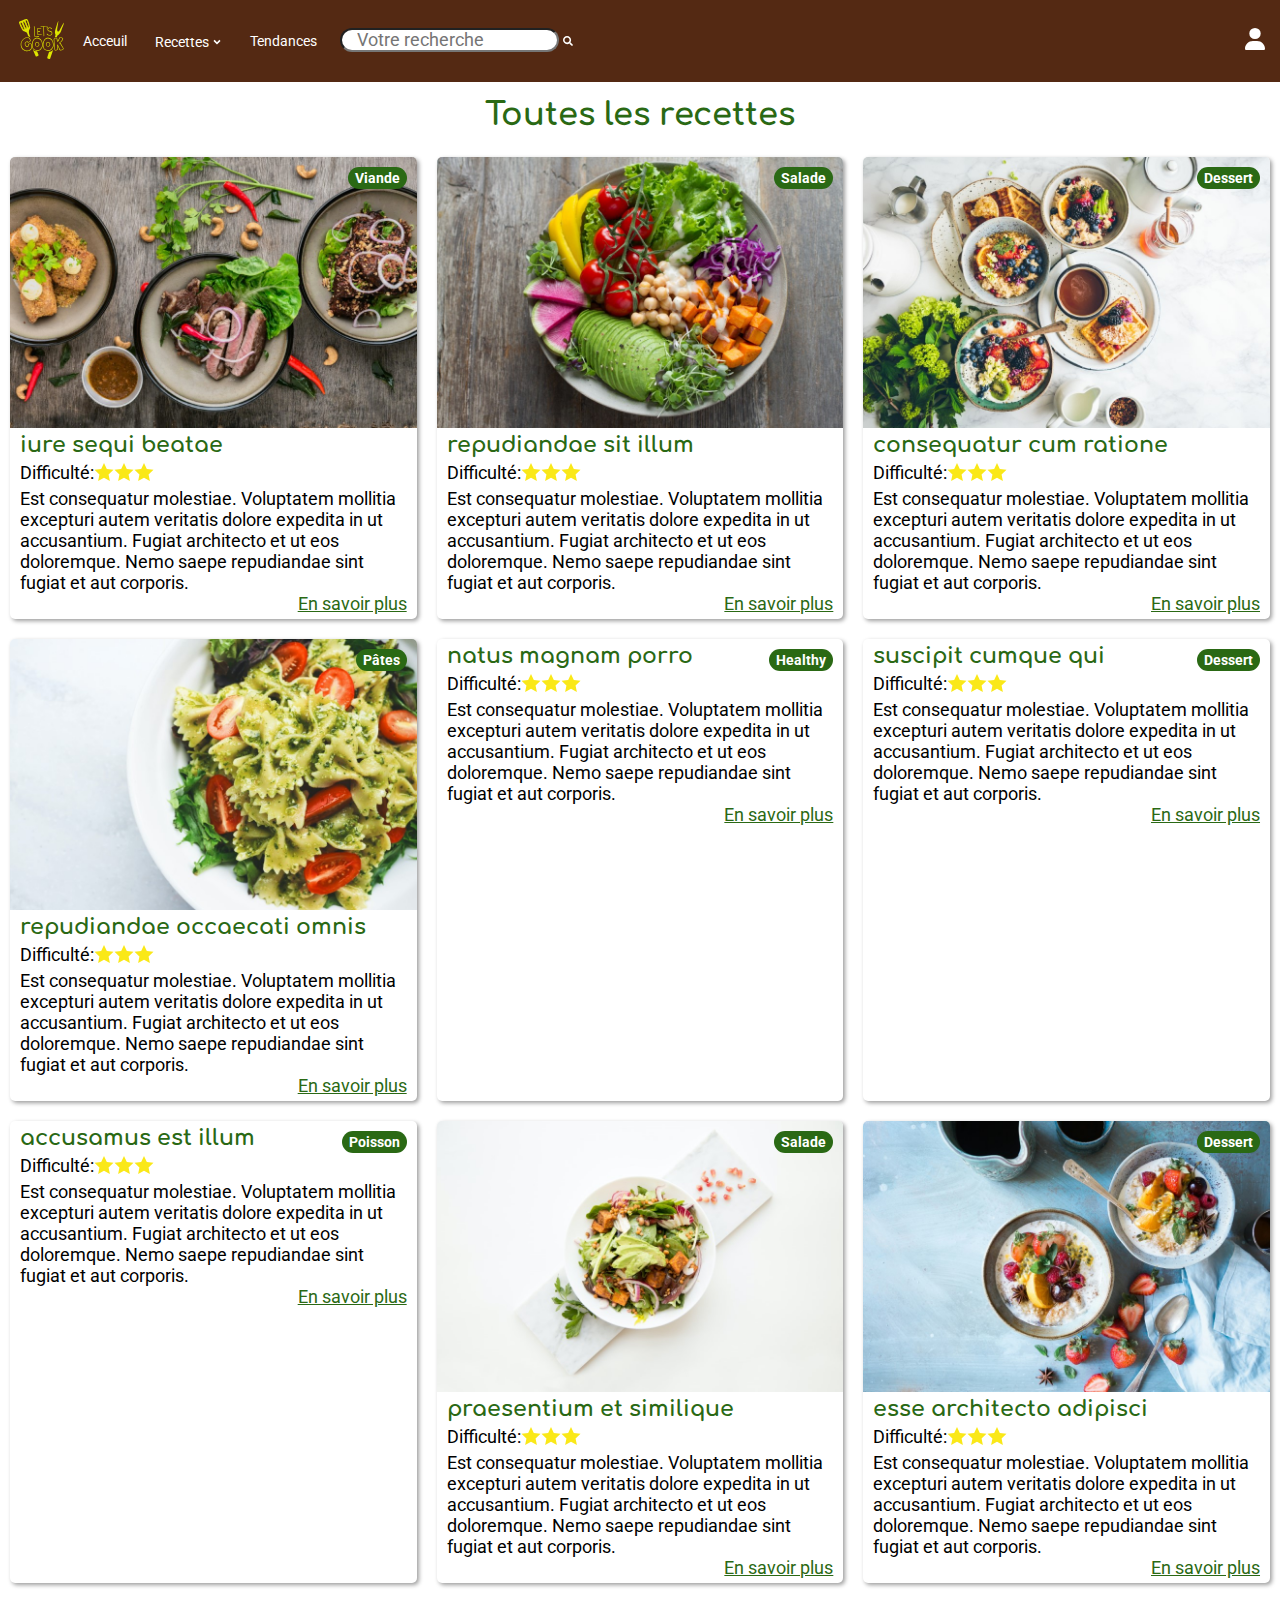
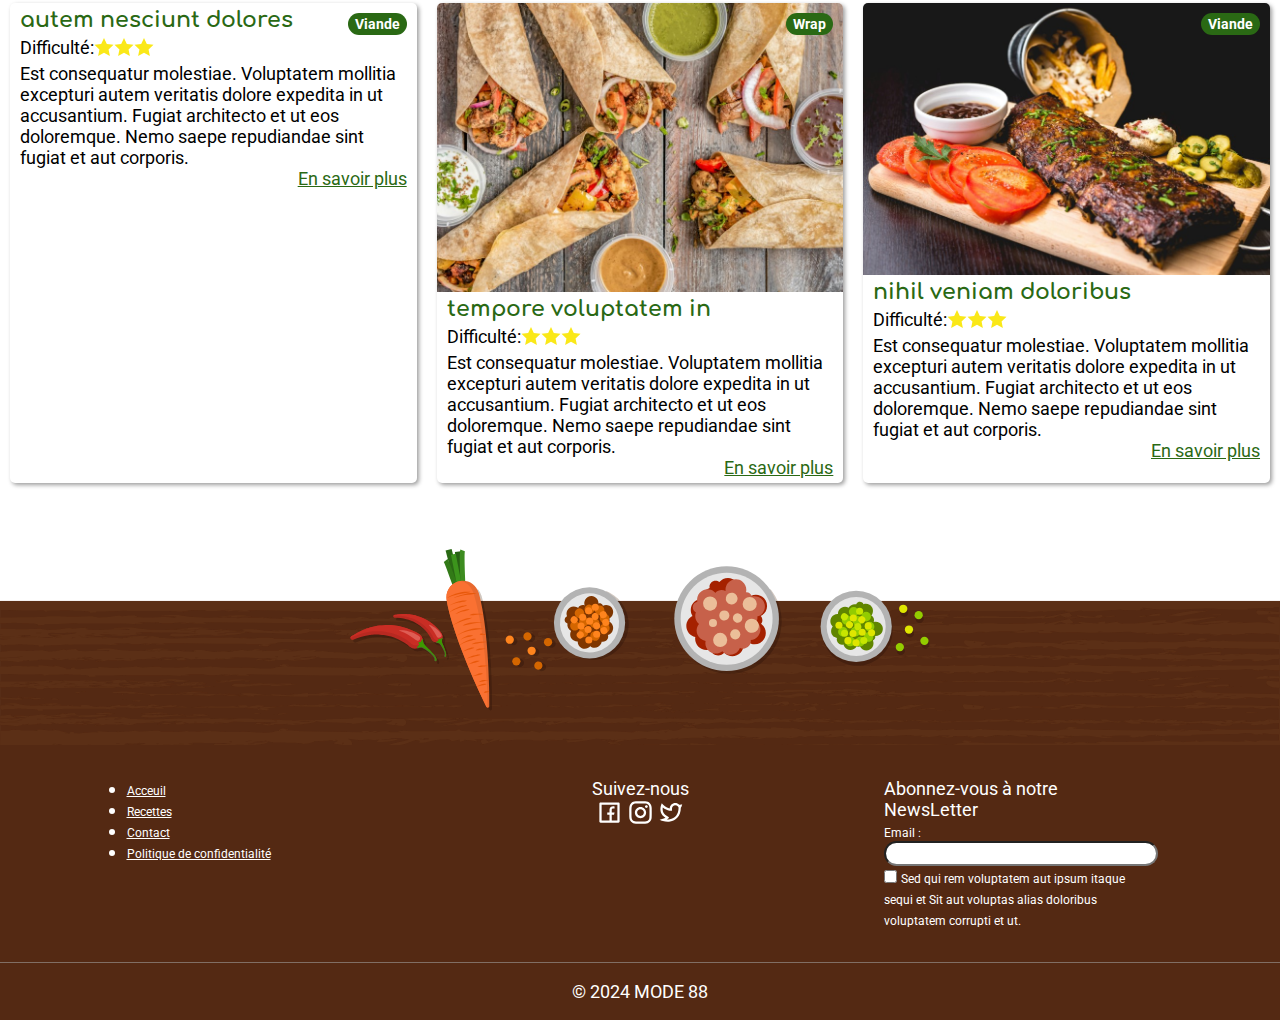
==== commit e7cc8ef9: "rajout html et css page inscription + qlq modif sur index" ====
--- a/index.html
+++ b/index.html
@@ -6,33 +6,35 @@
     <title>Let's Cook</title>
     <link rel="stylesheet" href="/Assets/CSS/style.css" />
     <link rel="preconnect" href="https://fonts.googleapis.com">
-      <link rel="preconnect" href="https://fonts.gstatic.com" crossorigin>
-      <link href="https://fonts.googleapis.com/css2?family=Comfortaa:wght@700&family=Roboto&display=swap" rel="stylesheet">
+    <link rel="preconnect" href="https://fonts.gstatic.com" crossorigin>
+    <link href="https://fonts.googleapis.com/css2?family=Comfortaa:wght@700&family=Roboto&display=swap" rel="stylesheet">
   </head>
   <body>
     <header>
-      <div class="header__content" >
-        <nav>
-          <img id="logo" src="/Assets/Image/logo.svg" alt="logo du site" />
-            <a class="Nav__link" href="#">Acceuil</a>
-            <div class="Nav__dropdown">
-              <a class="Nav__dropbtn" href="#">Recettes <img class="Nav__dropArrow" src="/Assets/Image/arrow-drop-down-line.svg" alt=""></a>
-              <div class="Nav__dropdown-content">
-                <a href="#">Toutes les recettes</a>
-                <a href="#">Viandes</a>
-                <a href="#">Poissons</a>
-                <a href="#">Veggies</a>
-              </div>
-            </div>
+      <div class="header__content mw-1320" >
+        <nav> 
+          <a href="/index.html"><img id="logo" src="/Assets/Image/logo.svg" alt="logo du site" /></a>
+          <a class="Nav__link" href="/index.html">Acceuil</a>
+          <div class="Nav__dropdown">
+            <a class="Nav__dropbtn" href="#">Recettes <img class="Nav__dropArrow" src="/Assets/Image/arrow-drop-down-line.svg" alt=""></a>
+            <div class="Nav__dropdown-content">
+              <a href="#">Toutes les recettes</a>
+              <a href="#">Viandes</a>
+              <a href="#">Poissons</a>
+              <a href="#">Veggies</a>
+            </div>
+          </div>
             <a class="Nav__link" href="#">Tendances</a>
         </nav>
-        <div>
-          <input class="searchBar" type="text" placeholder="Votre recherche" />
-          <img
-            class="search-logo"
-            src="/Assets/Image/search-solid-white.svg"
-            alt=""
-          />
+        <div class="nav-right">
+          <div>
+            <input class="searchBar" type="text" placeholder="Votre recherche" />
+            <img class="search-logo" src="/Assets/Image/search-solid-white.svg" alt="search icon"/>
+          </div>
+          <div>
+            <a href="/inscription.html"><img class="nav-right__user-icon" src="/Assets/Image/user-solid.svg" alt="icon user"></a>
+            
+          </div>
         </div>
       </div>
     </header>
@@ -40,7 +42,7 @@
       <section>
         <h1>Toutes les recettes</h1>
 
-        <div class="article__contener">
+        <div class="article__contener mw-1320">
           <article>
             <div class="article__badge-contener">
               <p class="Article__badge">Viande</p> 
--- a/Assets/CSS/style.css
+++ b/Assets/CSS/style.css
@@ -20,6 +20,16 @@
         font-size: 22px;
     }
 
+    /* sizing */
+        .mw-1320 {
+            max-width: 1320px;
+        }
+
+    /* font style */
+        .fs-comfortaa {font-family: 'Comfortaa', cursive;}
+        .fs-roboto {font-family: 'Roboto', sans-serif;}
+
+
 /* Style header */
 
     header {
@@ -31,7 +41,6 @@
         justify-content: space-between;
         align-items: center;
         flex-wrap: wrap;
-        max-width: 1320px;
         margin: auto;
     }
     
@@ -60,22 +69,38 @@
             margin: -5px;
         }
 
-        nav a:hover {background-color: #421f0f;}
-
-        .searchBar {
-            border-radius: 15px;
-            padding-left: 15px;
-            width: 200px;
-            height: 20px;
-            transition: 0.5s;
-        }
-    
-        .search-logo {width: 10px;}
+        .Nav__link:hover {background-color: #421f0f;}
+
+    /* Style nav left */
+        .nav-right {
+            display: flex;
+            justify-content: space-between;
+            flex-shrink: 1;
+            flex-grow: 1;
+            flex-basis: 270px;
+        }
         
-        .searchBar:hover {
-            width: 400px;
-            height: 25px;
-        }
+        /* Style searchbar */
+            .searchBar {
+                border-radius: 15px;
+                padding-left: 15px;
+                width: 200px;
+                height: 20px;
+                transition: 0.5s;
+            }
+        
+            .search-logo {width: 10px;}
+            
+            /* .searchBar:hover {
+                width: 400px;
+                height: 25px;
+            } */
+
+        /* Style user icon */
+            .nav-right__user-icon {
+                width: 20px;
+                margin: 0px 5px;
+            }
 
     /* Style dropdown menu */
         .Nav__dropdown {
@@ -118,7 +143,7 @@
         }
         .Nav__dropdown:hover .Nav__dropdown-content {display: block;}
 
-        .NAv__dropdown:hover {background-color: #421f0f;}
+        .Nav__dropdown:hover {background-color: #421f0f;}
 
 /* Style main */
     section {
@@ -132,7 +157,6 @@
         display: flex;
         justify-content: space-evenly;
         flex-wrap: wrap;
-        max-width: 1320px;
     }
 
     /* Style article card */
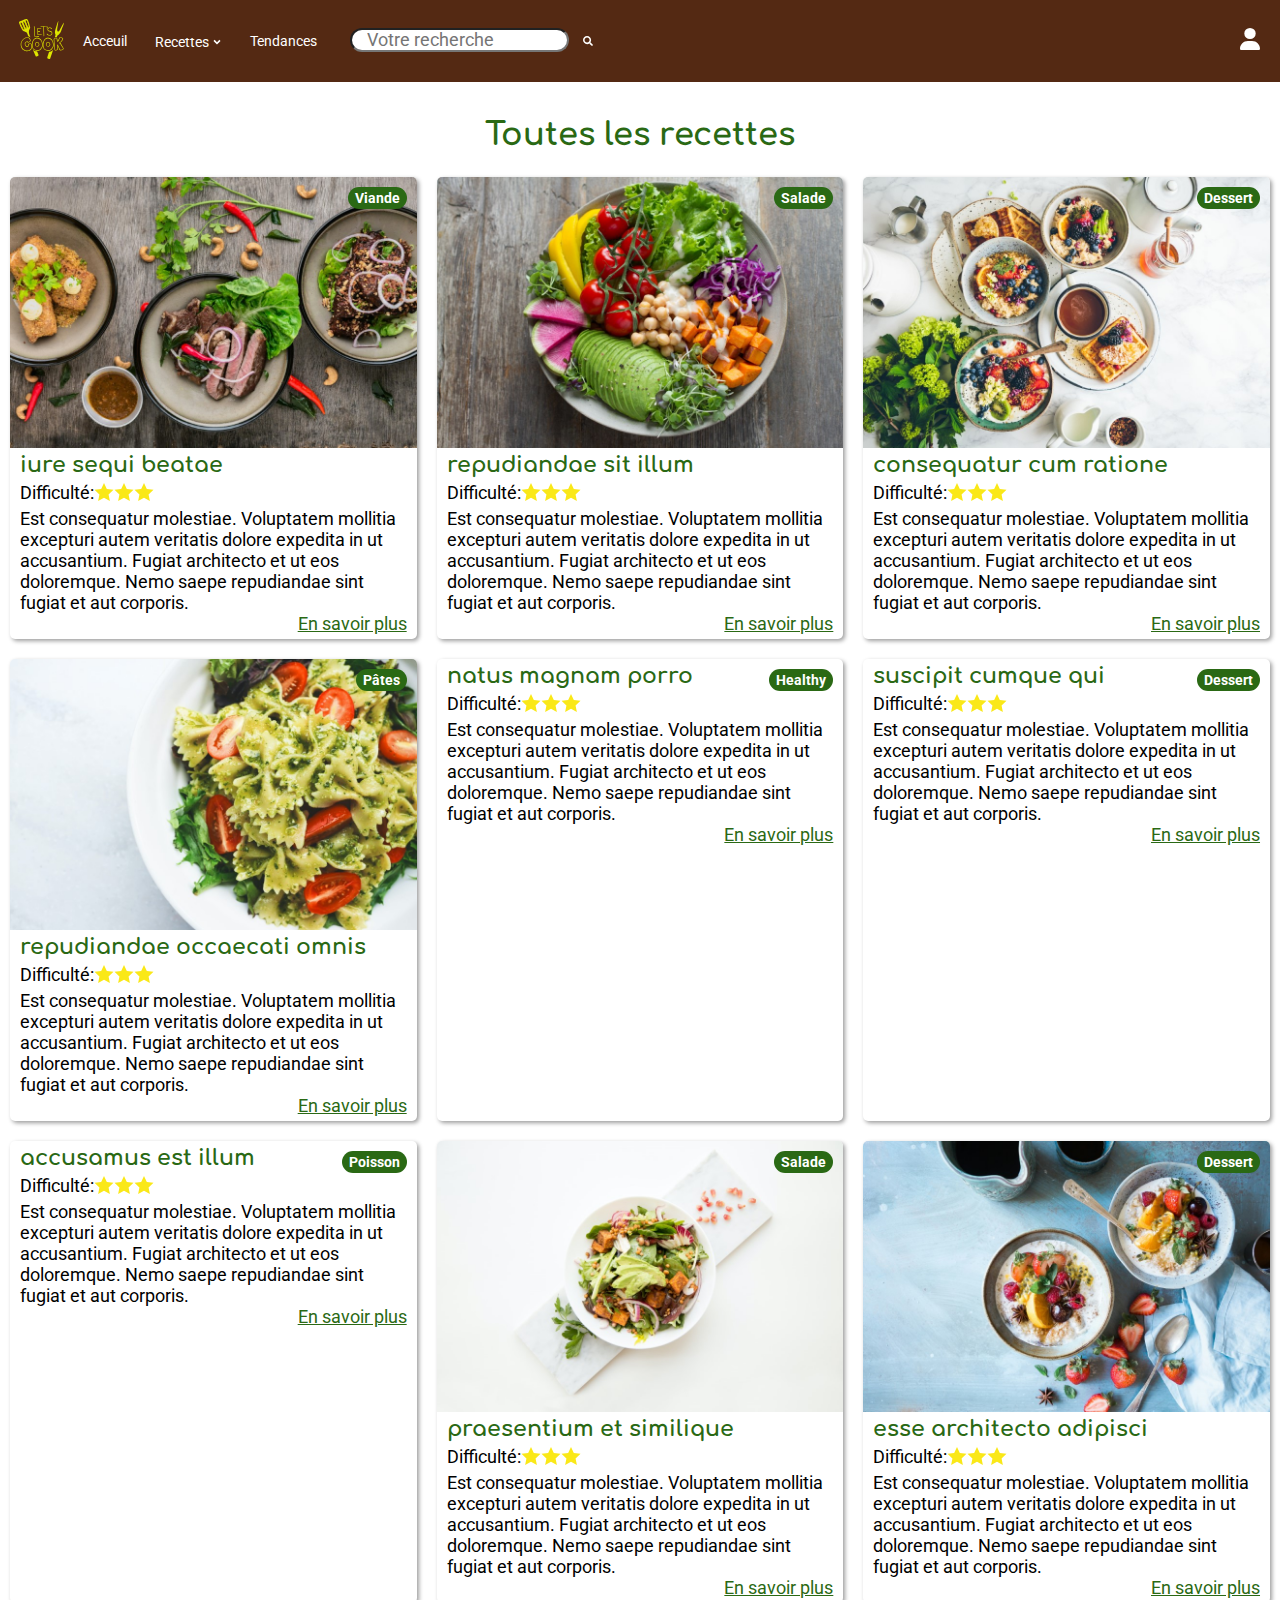
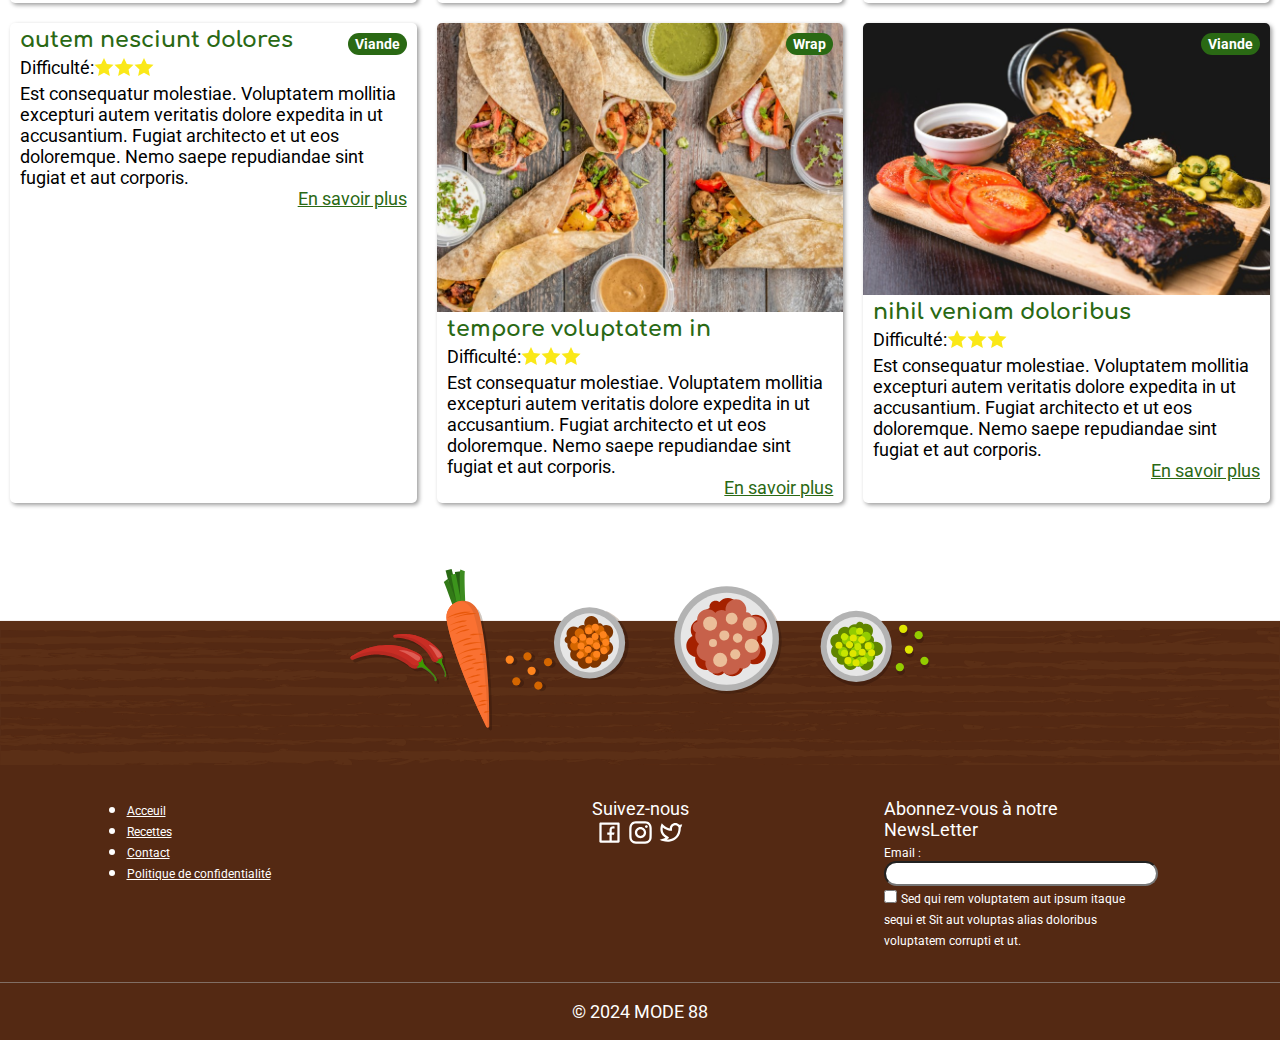
==== commit 41f16033: "v1 complete page inscription" ====
--- a/index.html
+++ b/index.html
@@ -31,9 +31,8 @@
             <input class="searchBar" type="text" placeholder="Votre recherche" />
             <img class="search-logo" src="/Assets/Image/search-solid-white.svg" alt="search icon"/>
           </div>
-          <div>
+          <div class="nav-right__user-icon__contener">
             <a href="/inscription.html"><img class="nav-right__user-icon" src="/Assets/Image/user-solid.svg" alt="icon user"></a>
-            
           </div>
         </div>
       </div>
--- a/Assets/CSS/style.css
+++ b/Assets/CSS/style.css
@@ -19,6 +19,11 @@
         font-family: 'Comfortaa', cursive;
         font-size: 22px;
     }
+
+    header {
+        margin-bottom: 20px;
+    }
+    
 
     /* sizing */
         .mw-1320 {
@@ -87,6 +92,7 @@
                 width: 200px;
                 height: 20px;
                 transition: 0.5s;
+                margin: 10px;
             }
         
             .search-logo {width: 10px;}
@@ -99,8 +105,17 @@
         /* Style user icon */
             .nav-right__user-icon {
                 width: 20px;
-                margin: 0px 5px;
-            }
+                margin: 10px;
+            }
+
+            .nav-right__user-icon__contener {
+                border-radius: 10px;
+            }
+    
+            .nav-right__user-icon__contener:hover {
+                background-color: #421f0f;
+            }
+    
 
     /* Style dropdown menu */
         .Nav__dropdown {
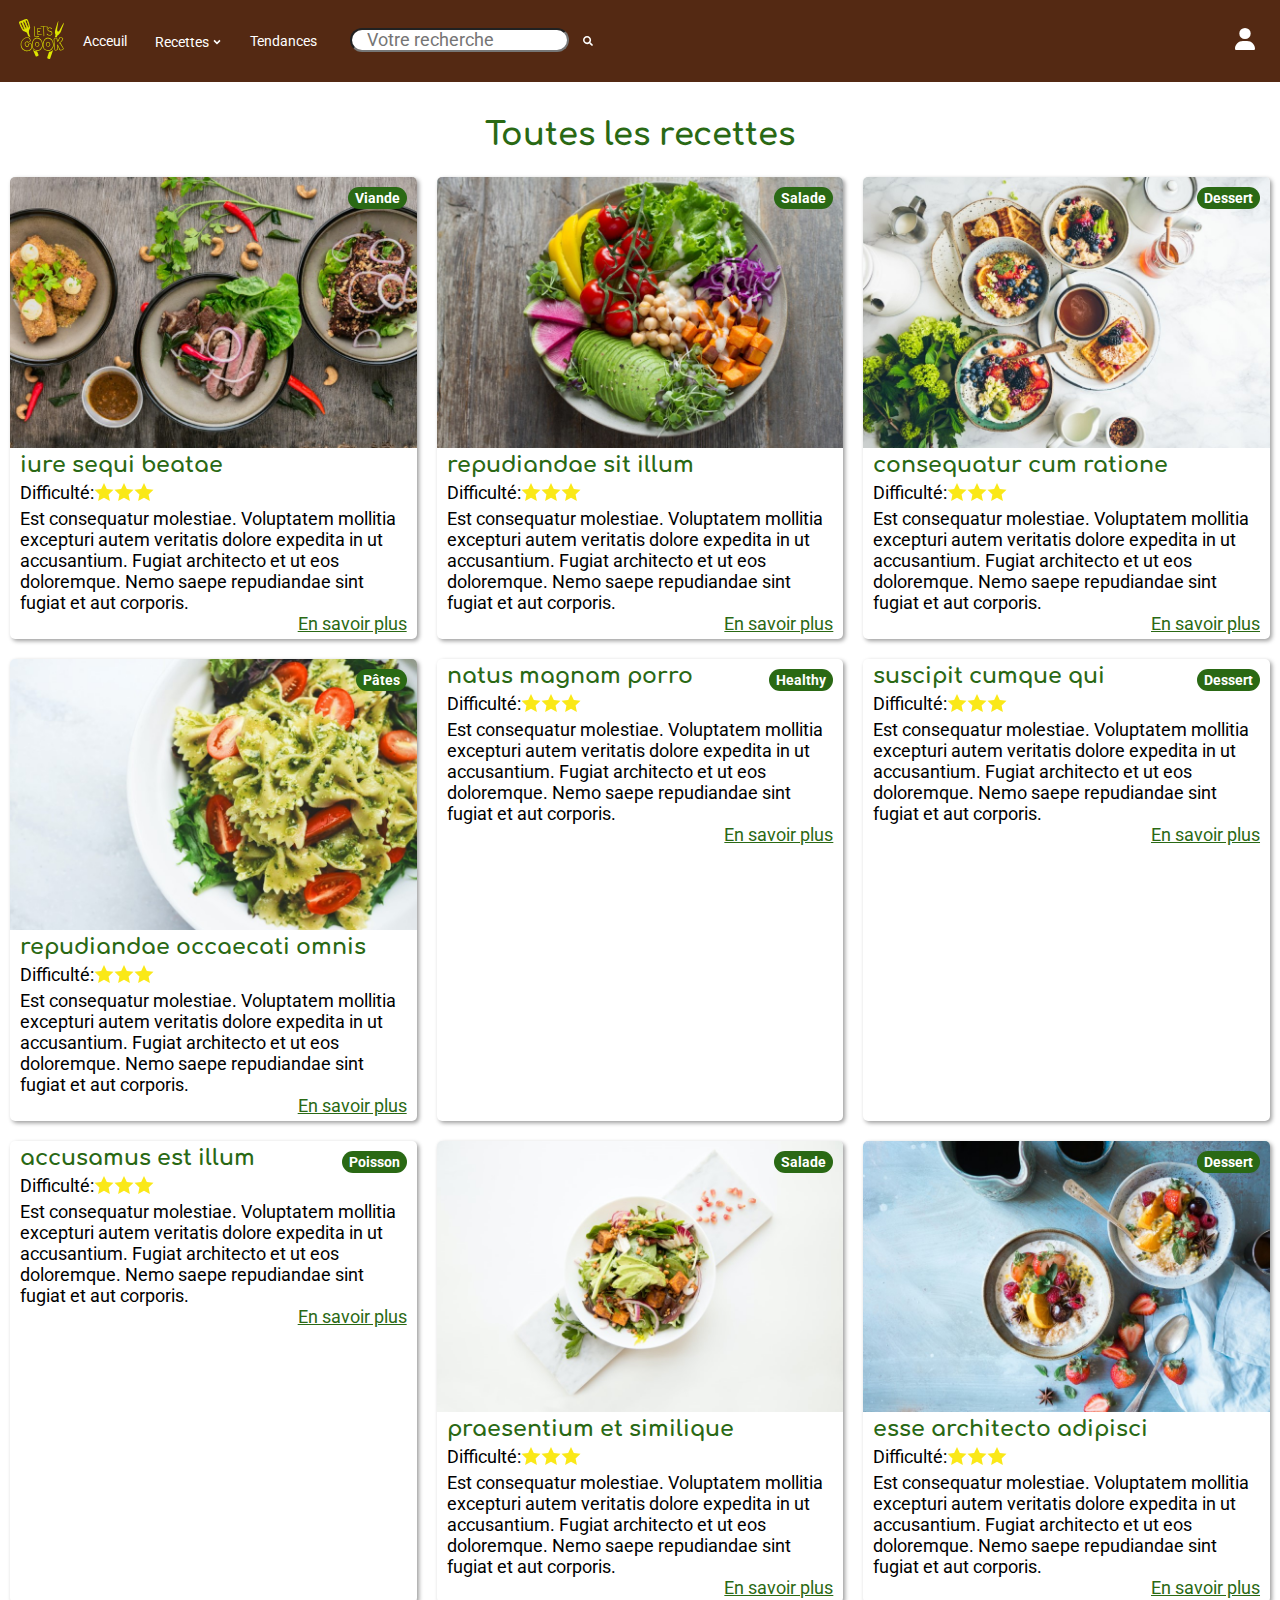
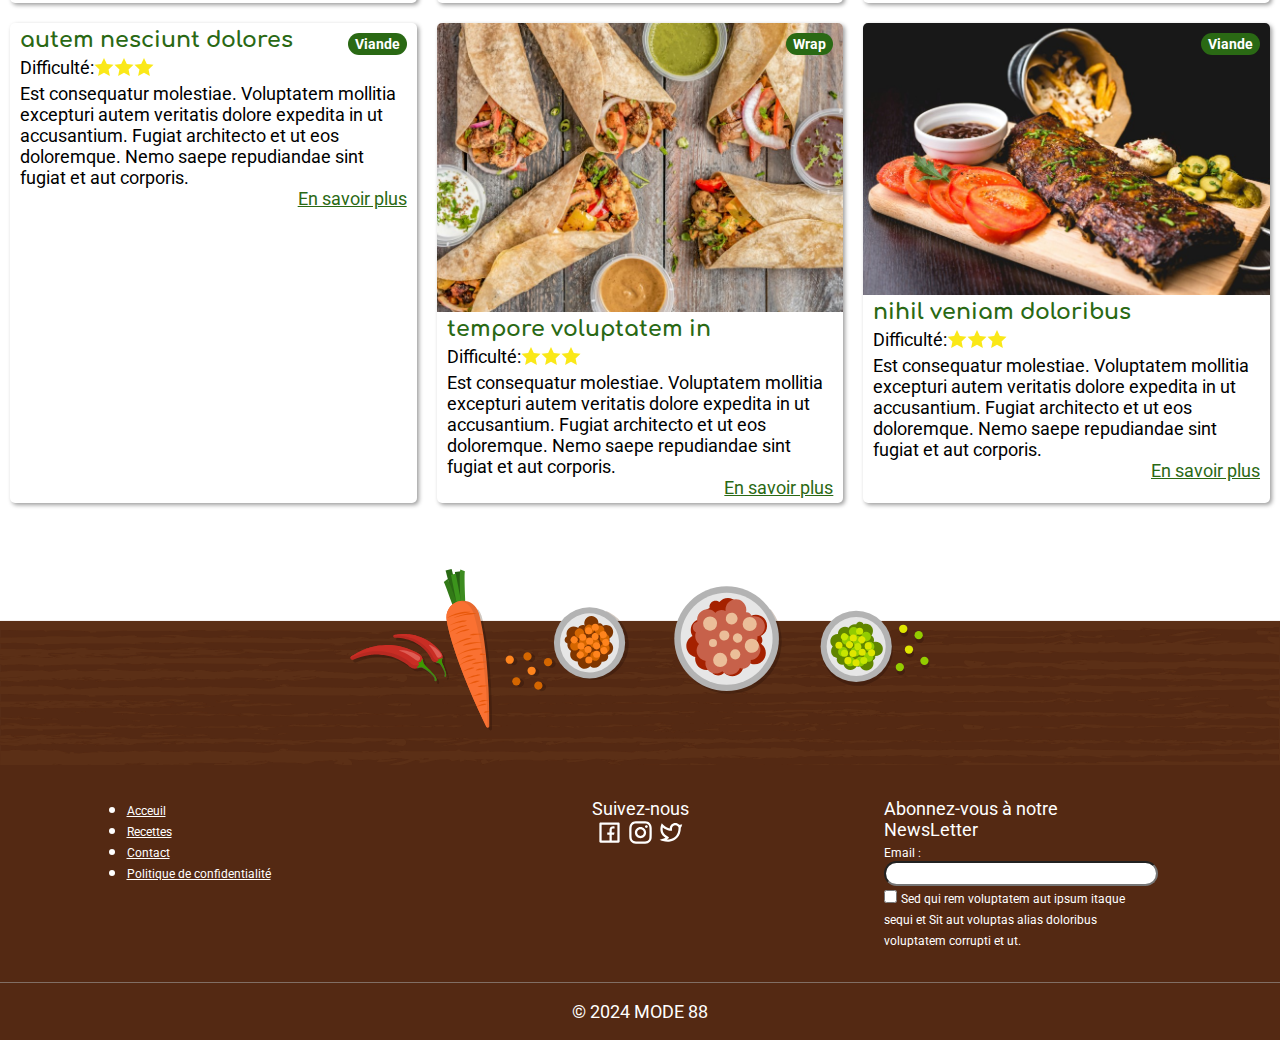
==== commit 23767ba3: "amelioration icon user de la bar nav" ====
--- a/index.html
+++ b/index.html
@@ -31,8 +31,8 @@
             <input class="searchBar" type="text" placeholder="Votre recherche" />
             <img class="search-logo" src="/Assets/Image/search-solid-white.svg" alt="search icon"/>
           </div>
-          <div class="nav-right__user-icon__contener">
-            <a href="/inscription.html"><img class="nav-right__user-icon" src="/Assets/Image/user-solid.svg" alt="icon user"></a>
+          <div>
+            <a class="nav-right__user-icon__contener" href="/inscription.html"><img class="nav-right__user-icon" src="/Assets/Image/user-solid.svg" alt="icon user"></a>
           </div>
         </div>
       </div>
--- a/Assets/CSS/style.css
+++ b/Assets/CSS/style.css
@@ -110,6 +110,7 @@
 
             .nav-right__user-icon__contener {
                 border-radius: 10px;
+                padding: 30px 5px 0 5px;
             }
     
             .nav-right__user-icon__contener:hover {
